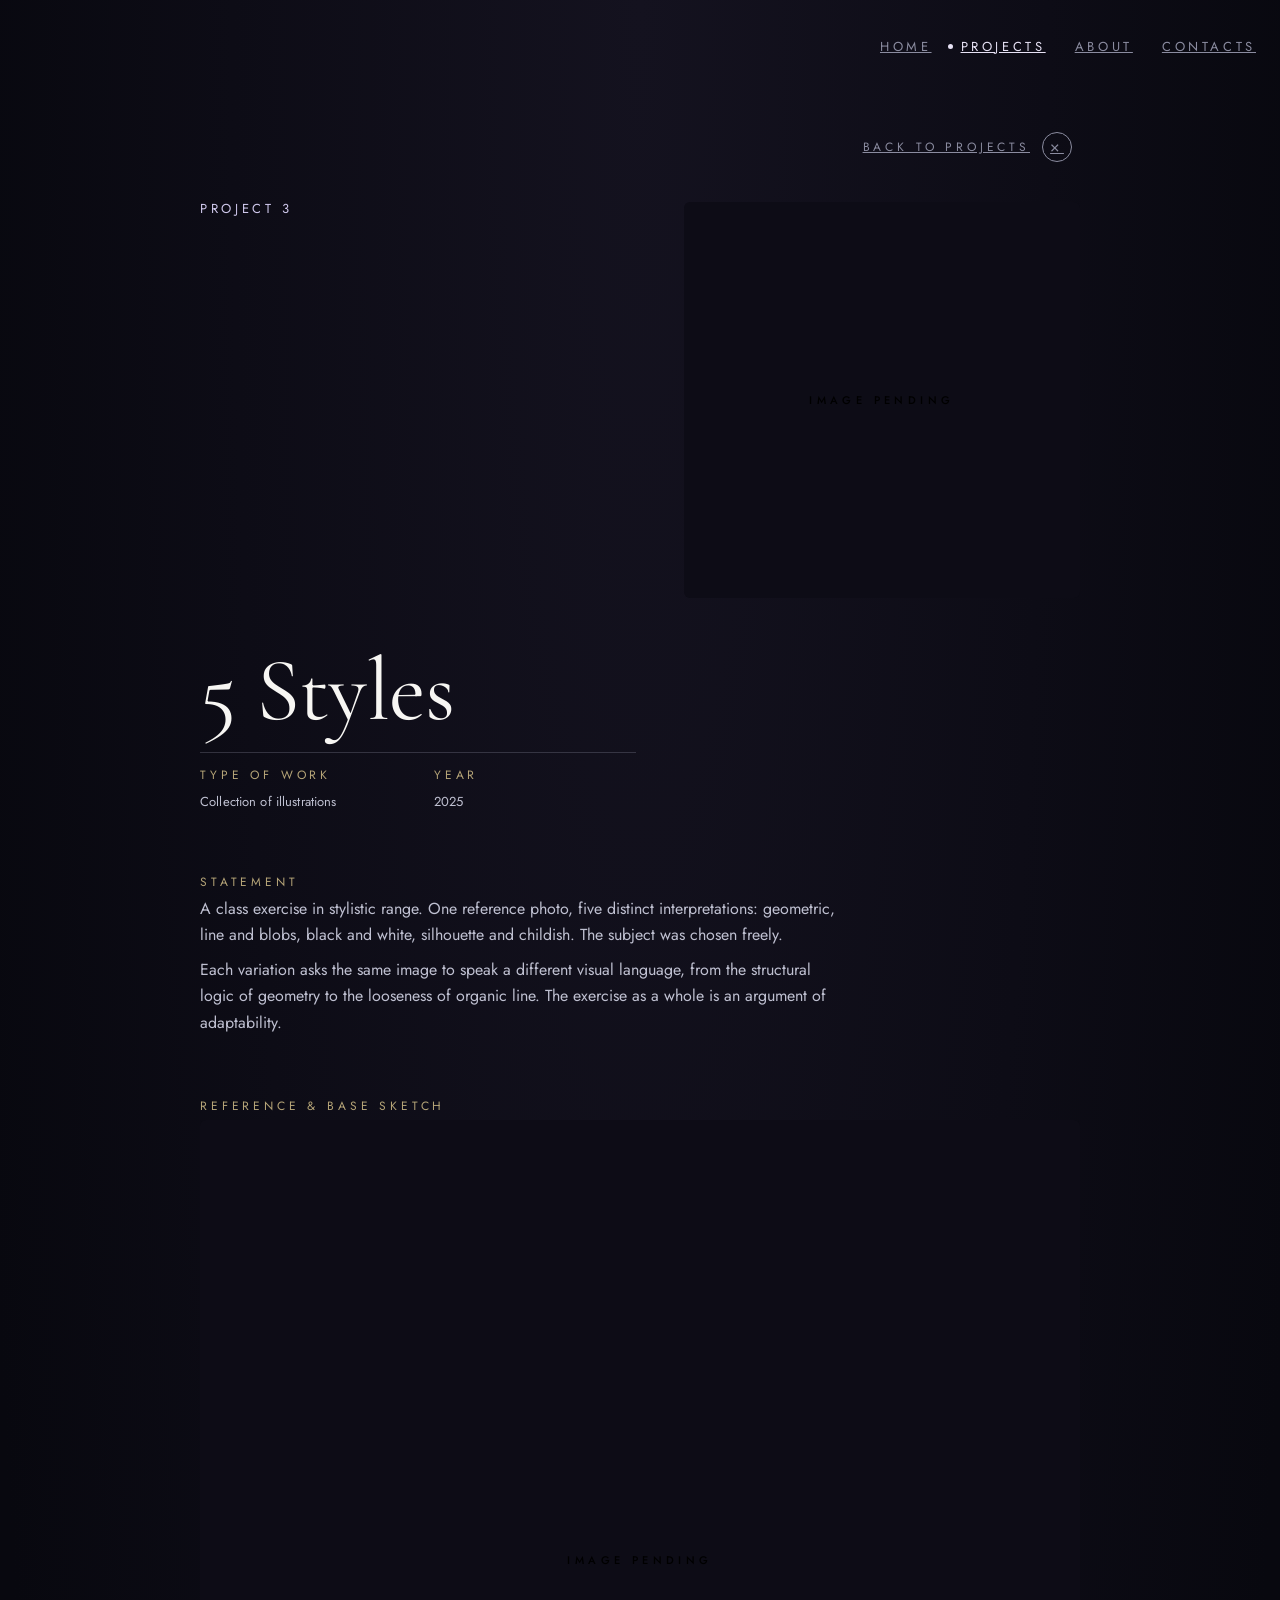
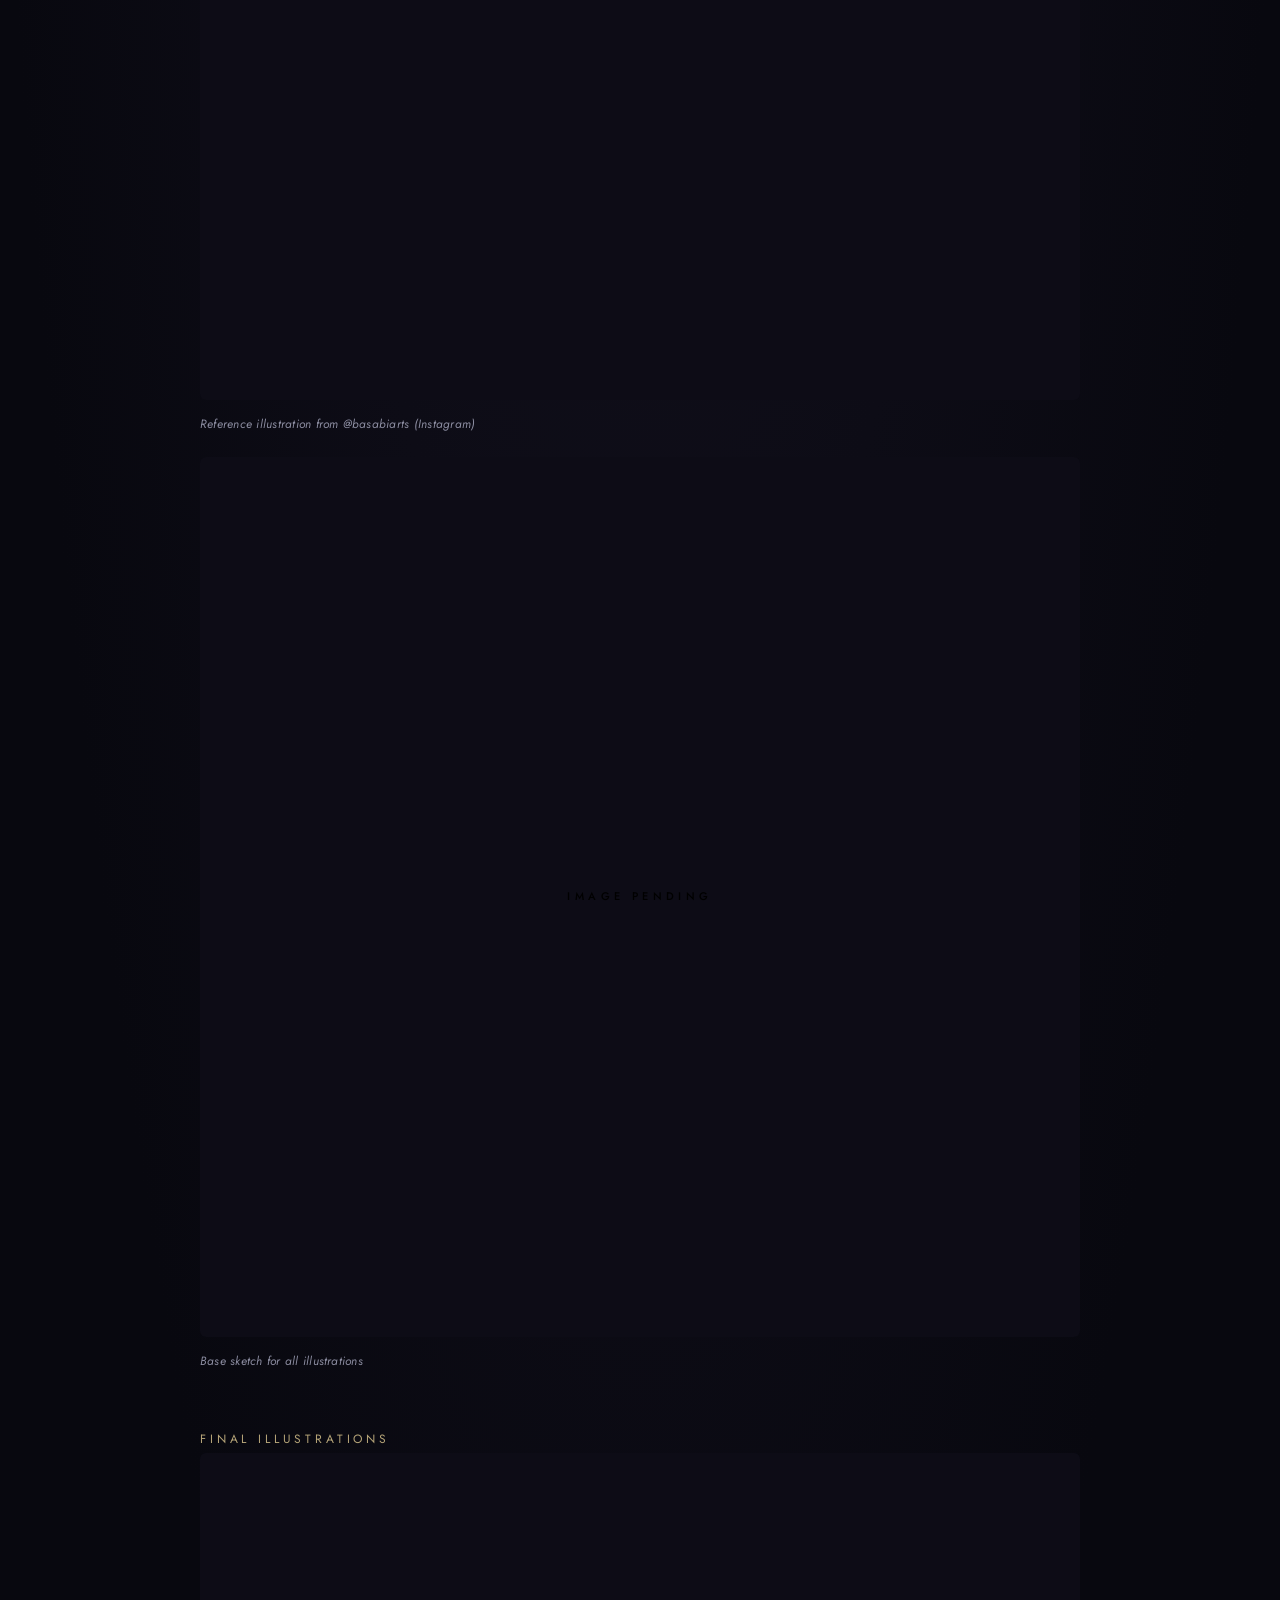
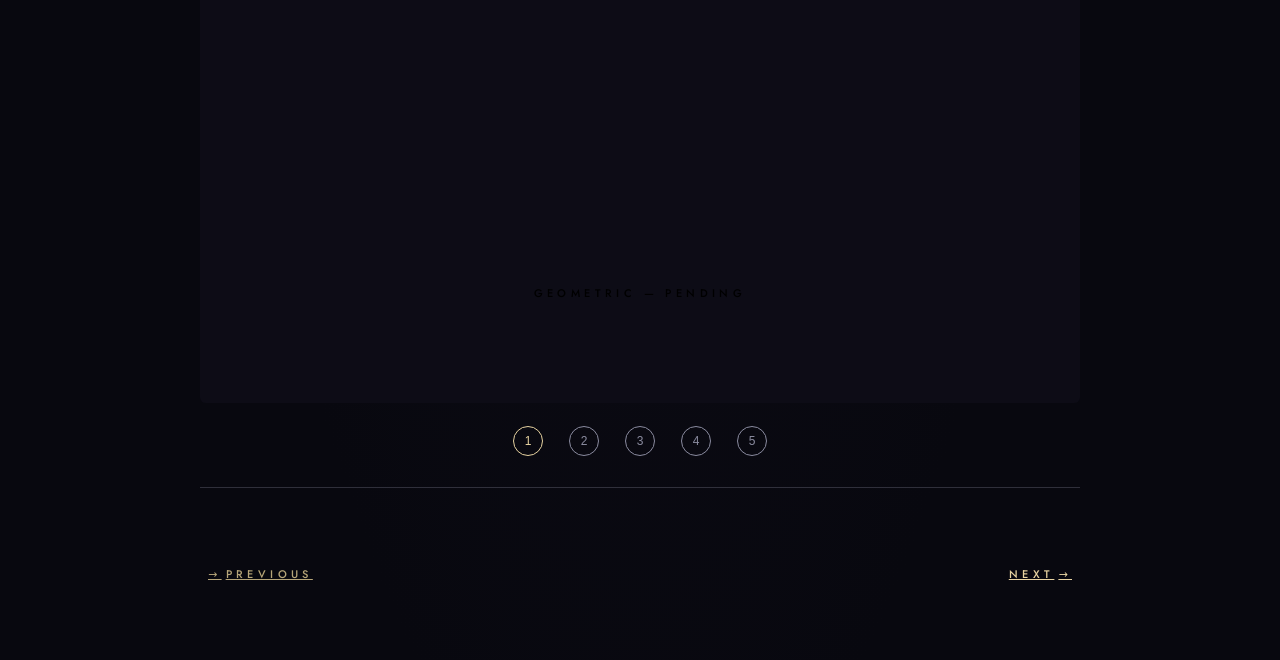
==== art-5-styles.html @ a4187618 "Initial commit: Marta's portfolio site - Mobile-first scroll-driven home page (hero peel-away, cosmo" ====
<!DOCTYPE html>
<html lang="en">
    <head>
        <meta charset="UTF-8">
        <meta name="viewport" content="width=device-width, initial-scale=1.0">
        <title>5 Styles — Marta's Portfolio</title>
        <link href="https://fonts.googleapis.com/css2?family=Cormorant+Garamond:ital,wght@0,300;0,400;1,300;1,400&family=Jost:wght@300;400;500&display=swap" rel="stylesheet">
        <link rel="stylesheet" href="./css/design-tokens.css">
        <link rel="stylesheet" href="./css/style.css">
        <link rel="stylesheet" href="./css/project-detail.css">
    </head>

    <body class="art-page project-page">
        <header class="site-header position-fixed w-100 dark" id="siteHeader">
            <nav class="nav-bar" aria-label="Main navigation">
                <button class="nav-toggle" id="navToggle" type="button" aria-expanded="false" aria-controls="navList" aria-label="Open menu">
                    <span class="nav-toggle-bar"></span>
                    <span class="nav-toggle-bar"></span>
                </button>
                <ul class="nav-list" id="navList">
                    <li><a class="nav-link label-lg" data-section="home" href="./index.html#home"><span class="nav-bullet" aria-hidden="true"></span>HOME</a></li>
                    <li><a class="nav-link label-lg active" data-section="projects" href="./index.html#cosmos" aria-current="page"><span class="nav-bullet" aria-hidden="true"></span>PROJECTS</a></li>
                    <li><a class="nav-link label-lg" data-section="about" href="./index.html#about"><span class="nav-bullet" aria-hidden="true"></span>ABOUT</a></li>
                    <li><a class="nav-link label-lg" data-section="contacts" href="./index.html#contacts"><span class="nav-bullet" aria-hidden="true"></span>CONTACTS</a></li>
                </ul>
            </nav>
        </header>
        <button class="nav-scrim" id="navScrim" type="button" aria-label="Close menu" tabindex="-1"></button>

        <main class="project-main">
            <div class="project-content">

                <a href="./art-projects.html" class="project-back label-md">
                    <span>BACK TO PROJECTS</span>
                    <span class="project-back-icon" aria-hidden="true">&times;</span>
                </a>

                <div class="project-body">

                    <div class="project-hero reveal">
                        <p class="label-lg project-number">PROJECT 3</p>

                        <div class="project-hero-image" role="img" aria-label="5 Styles illustration — image pending export from Figma">
                            <span class="label-sm">IMAGE PENDING</span>
                        </div>

                        <div class="project-title-block">
                            <h1 class="project-title">5 Styles</h1>
                            <div class="project-divider"></div>
                            <div class="project-metadata">
                                <div>
                                    <span class="label-md project-meta-key">TYPE OF WORK</span>
                                    <span class="text-sm project-meta-value">Collection of illustrations</span>
                                </div>
                                <div>
                                    <span class="label-md project-meta-key">YEAR</span>
                                    <span class="text-sm project-meta-value">2025</span>
                                </div>
                            </div>
                        </div>
                    </div>

                    <div class="project-section reveal">
                        <p class="label-md project-section-label">STATEMENT</p>
                        <p class="text-md project-section-body">A class exercise in stylistic range. One reference photo, five distinct interpretations: geometric, line and blobs, black and white, silhouette and childish. The subject was chosen freely.</p>
                        <p class="text-md project-section-body">Each variation asks the same image to speak a different visual language, from the structural logic of geometry to the looseness of organic line. The exercise as a whole is an argument of adaptability.</p>
                    </div>

                    <div class="project-section reveal">
                        <p class="label-md project-section-label">REFERENCE &amp; BASE SKETCH</p>
                        <div class="project-figure">
                            <div class="project-hero-image" role="img" aria-label="Reference illustration from @basabiarts on Instagram — image pending">
                                <span class="label-sm">IMAGE PENDING</span>
                            </div>
                            <p class="caption project-figure-cap">Reference illustration from @basabiarts (Instagram)</p>
                        </div>
                        <div class="project-figure project-figure--spaced">
                            <div class="project-hero-image" role="img" aria-label="Base sketch for all illustrations — image pending">
                                <span class="label-sm">IMAGE PENDING</span>
                            </div>
                            <p class="caption project-figure-cap">Base sketch for all illustrations</p>
                        </div>
                    </div>

                    <div class="project-section reveal">
                        <p class="label-md project-section-label">FINAL ILLUSTRATIONS</p>
                        <div class="project-carousel" data-carousel>
                            <div class="project-carousel-track">
                                <div class="project-carousel-slide is-active">
                                    <div class="project-hero-image" role="img" aria-label="Geometric style — pending image"><span class="label-sm">GEOMETRIC — PENDING</span></div>
                                </div>
                                <div class="project-carousel-slide">
                                    <div class="project-hero-image" role="img" aria-label="Line and blobs style — pending image"><span class="label-sm">LINE &amp; BLOBS — PENDING</span></div>
                                </div>
                                <div class="project-carousel-slide">
                                    <div class="project-hero-image" role="img" aria-label="Black and white style — pending image"><span class="label-sm">BLACK &amp; WHITE — PENDING</span></div>
                                </div>
                                <div class="project-carousel-slide">
                                    <div class="project-hero-image" role="img" aria-label="Silhouette style — pending image"><span class="label-sm">SILHOUETTE — PENDING</span></div>
                                </div>
                                <div class="project-carousel-slide">
                                    <div class="project-hero-image" role="img" aria-label="Childish style — pending image"><span class="label-sm">CHILDISH — PENDING</span></div>
                                </div>
                            </div>
                            <div class="project-carousel-dots" role="tablist" aria-label="Style variant">
                                <button class="project-carousel-dot is-active" type="button" aria-current="true"><span>1</span></button>
                                <button class="project-carousel-dot" type="button" aria-current="false"><span>2</span></button>
                                <button class="project-carousel-dot" type="button" aria-current="false"><span>3</span></button>
                                <button class="project-carousel-dot" type="button" aria-current="false"><span>4</span></button>
                                <button class="project-carousel-dot" type="button" aria-current="false"><span>5</span></button>
                            </div>
                        </div>
                        <div class="project-divider project-figure--spaced"></div>
                    </div>

                    <nav class="project-pagination reveal" aria-label="Project navigation">
                        <a href="./art-bougainvilleas.html" class="project-pagination-link label-sm">
                            <span class="project-pagination-arrow" aria-hidden="true">&rarr;</span> PREVIOUS
                        </a>
                        <a href="./web-prisma-pt.html" class="project-pagination-link project-pagination-link--next label-sm">
                            NEXT <span class="project-pagination-arrow" aria-hidden="true">&rarr;</span>
                        </a>
                    </nav>

                </div>
            </div>
        </main>

        <script src="./js/nav-offset.js"></script>
        <script src="./js/project-detail.js"></script>
    </body>
</html>
---- css/design-tokens.css ----
/* =============================================================================
   DESIGN SYSTEM — MARTA'S PORTFOLIO
   Single source of truth for every design decision in the project.
   Reference: Figma "Projeto final — Current", UI Kit pages:
     Colors:     node 345-785
     Typography: node 345-789
     Components: node 345-786

   Rule: nothing in style.css (or any page) should hardcode a color, a
   spacing value, a font-size, a z-index, or a breakpoint. If it's not in
   here, add it here first, then reference it. This is what keeps a value
   like "the hero overlay's travel distance" from silently drifting out of
   sync with "the scroll driver's height" — the kind of mismatch that caused
   the scroll animation bug in an earlier pass.

   Every color/type value below was read directly off the Figma color-card
   and typography-table components, not eyeballed from a screenshot.
============================================================================= */

:root {

    /* ---------------------------------------------------------------------
       COLOR — Paper & Ink (the home screen)
       --------------------------------------------------------------------- */
    --color-paper-white:          #F7F6F3;  /* --white  — home background, planet & section titles on dark */
    --color-paper-soft:           #EFEEE9;  /* --white2 — home background, planet & section titles on dark */
    --color-ink:                  #1A1A22;  /* --ink — home lettering */
    --color-ink-soft:             #5B5B66;  /* --ink-soft — sub-copy & scroll hint on paper */

    /* COLOR — Cosmos (deep space backgrounds) */
    --color-cosmos:               #08080F;  /* --cosmos — primary space background everywhere */
    --color-cosmos-2:             #0D0C16;  /* --cosmos2 — card fills */
    --color-cosmos-3:             #14121F;  /* --cosmos-3 — nebula tint */
    --color-about-night:          #0A0814;  /* bio section base, behind the galaxy */

    /* COLOR — Purple (accents) */
    --color-purple:               #60519B;  /* italic accent type */
    --color-purple-glow:          #8576C4;  /* glows, highlights */
    --color-purple-ink:           #4A3F6B;  /* guide narration tinted over paper */
    --color-deep-violet:          #2A2147;  /* galaxy sky base & bio radial bloom */

    /* COLOR — Lavender (body text on dark) */
    --color-lavender:             #BFC0D1;  /* primary body copy on cosmos */
    --color-lavender-dim:         #8B8CA0;  /* muted meta, captions, secondary copy */
    --color-lavender-light:       #E7E2F5;  /* lede paragraph over the galaxy / active nav on dark */
    --color-lavender-cue:         #CFC8EC;  /* scroll-cue label on purple sky */

    /* COLOR — Celestial Gold (stars, dividers, art world) */
    --color-gold:                 #E7D3A1;  /* stars, constellations, dividers, CTAs */
    --color-gold-bright:          #F4E7C4;  /* hover state, guide caption, selection text */
    --color-gold-dim:             #B6A578;  /* numerals, meta keys */

    /* COLOR — semantic aliases (so component CSS reads by role, not by palette name) */
    --color-surface-light:        var(--color-paper-soft);
    --color-surface-light-2:      var(--color-paper-white);
    --color-surface-dark:         var(--color-cosmos);
    --color-surface-dark-2:       var(--color-cosmos-2);
    --color-surface-dark-3:       var(--color-cosmos-3);
    --color-surface-about:        var(--color-about-night);

    --color-text-on-light:        var(--color-ink);
    --color-text-on-light-muted:  var(--color-ink-soft);

    --color-text-on-dark:         var(--color-lavender);
    --color-text-on-dark-light:   var(--color-lavender-light);
    --color-text-on-dark-muted:   var(--color-lavender-dim);
    --color-text-on-dark-faint:   var(--color-lavender-cue);

    --color-accent-gold:          var(--color-gold);
    --color-accent-gold-hover:    var(--color-gold-bright);
    --color-accent-gold-dim:      var(--color-gold-dim);
    --color-accent-purple:        var(--color-purple);
    --color-accent-purple-glow:   var(--color-purple-glow);

    --color-disabled:             var(--color-text-on-light-muted);
    --color-focus-ring:           var(--color-accent-gold);


    /* ---------------------------------------------------------------------
       TYPOGRAPHY
       Sizes below are [mobile / desktop] from the Figma type table — both
       ends of each heading's clamp() are real values from the kit, not
       estimated. Letter-spacing is "em × 100" per the kit's own notation.
       --------------------------------------------------------------------- */
    --font-serif: "Cormorant Garamond", Georgia, serif;   /* headings, logo, pull-quotes, planet & project names */
    --font-sans:  "Jost", system-ui, sans-serif;          /* body text, all uppercase labels, every interactive element */

    /* Headings (Cormorant Garamond) */
    --text-h1: clamp(3.5rem, 7vw, 6rem);        /* 56px → 96px — page hero only, one per page */
    --text-h2: clamp(2.75rem, 6vw, 4.5rem);     /* 44px → 72px — major scene titles (About, "Choose a world") */
    --text-h3: clamp(2rem, 4.5vw, 3rem);        /* 32px → 48px — pull-quotes, sub-scene heading, italic by default */
    --text-h4: clamp(1.625rem, 2.2vw, 2rem);    /* 26px → 32px — planet names, bio sub-headings */
    --text-h5: clamp(1.375rem, 1.6vw, 1.5rem);  /* 22px → 24px — card titles, discipline rows, prev/next nav, footer */
    --text-h6: 1.125rem;                         /* 18px, static — nav brand wordmark, in-card micro-headings */

    /* Body text (Jost) */
    --text-lg: clamp(1.125rem, 1.4vw, 1.25rem); /* 18px → 20px — intro lede, world description */
    --text-md: 1rem;                             /* 16px — default body: bio, case-study story, world description */
    --text-rg: 0.875rem;                         /* 14px — card blurbs, secondary descriptions, in-card meta */
    --text-sm: 0.8125rem;                        /* 13px — helper text, scroll hints, form descriptions */
    --text-caption: 0.75rem;                     /* 12px — image credits, micro-copy. Never go smaller. */

    /* Labels (Jost, uppercase, wide tracking — nav, eyebrows, tags, meta keys, every interactive element) */
    --label-lg-size: 0.8125rem;   /* 13px — nav links, eyebrows above H2 */
    --label-md-size: 0.75rem;     /* 12px — tag pills, meta keys (Year/Medium) */
    --label-sm-size: 0.6875rem;   /* 11px — micro labels, planet "Enter", card index */
    --label-lg-tracking: 0.28em;  /* 28% */
    --label-md-tracking: 0.32em;  /* 32% */
    --label-sm-tracking: 0.40em;  /* 40% */


    /* ---------------------------------------------------------------------
       SPACING — 4px base scale
       --------------------------------------------------------------------- */
    --space-1: 0.25rem;  /* 4px */
    --space-2: 0.5rem;   /* 8px */
    --space-3: 0.75rem;  /* 12px */
    --space-4: 1rem;     /* 16px */
    --space-5: 1.5rem;   /* 24px */
    --space-6: 2rem;     /* 32px */
    --space-7: 3rem;     /* 48px */
    --space-8: 4rem;     /* 64px */


    /* ---------------------------------------------------------------------
       RADIUS / BORDER
       --------------------------------------------------------------------- */
    --radius-sm: 6px;     /* project preview images */
    --radius-pill: 40px;  /* tag chips */
    --radius-circle: 50%; /* back button, dot indicators */

    --border-hairline: 0.5px solid var(--color-text-on-dark-muted);
    --border-focus: 1px solid var(--color-accent-gold);


    /* ---------------------------------------------------------------------
       Z-INDEX SCALE
       Named layers instead of raw numbers, so two unrelated rules never
       fight for the same number by accident (the planets/header collision
       from an earlier pass happened because both used a bare "100").
       --------------------------------------------------------------------- */
    --z-base: 0;
    --z-content: 1;
    --z-decorative: 5;
    --z-planet: 10;
    --z-hero-overlay: 50;
    --z-nav: 100;
    --z-nav-overlay: 110; /* mobile nav panel + scrim, must clear --z-nav */


    /* ---------------------------------------------------------------------
       MOTION
       --------------------------------------------------------------------- */
    --ease-standard: cubic-bezier(0.4, 0, 0.2, 1);
    --duration-fast: 0.3s;
    --duration-standard: 0.4s;


    /* ---------------------------------------------------------------------
       LAYOUT
       --------------------------------------------------------------------- */
    --content-max-width: 343px; /* mobile-first content column, per Figma */
    --nav-h: 60px; /* JS overwrites this with the navbar's real measured height */
    --nav-collapse-bp: 640px; /* below this, the nav becomes a hamburger-triggered panel */


    /* ---------------------------------------------------------------------
       BREAKPOINTS (for reference in comments — CSS can't @media a variable,
       these document the values the media queries below actually use)
       --------------------------------------------------------------------- */
    --bp-mobile-max: 639.98px;  /* matches the Figma type table's "Mobile" column (≤640px) */
    --bp-desktop-min: 1024px;   /* matches the Figma type table's "Desktop" column (≥1024px) */
}
---- css/style.css ----
/* =============================================================================
   COMPONENT STYLES — MARTA'S PORTFOLIO
   Consumes tokens from design-tokens.css. No raw color/spacing/z-index
   values should appear below — if a new one is needed, add it to
   design-tokens.css first.
============================================================================= */

/* ===== RESET ===== */
*,
*::before,
*::after {
    margin: 0;
    padding: 0;
    box-sizing: border-box;
}

html, body {
    overflow-x: hidden;
}

body {
    font-family: var(--font-sans);
    background-image: radial-gradient(
        ellipse at 50% 80%,
        var(--color-surface-dark-3) 0%,
        var(--color-surface-dark-2) 45%,
        var(--color-surface-dark) 75%
    );
}

a {
    color: inherit;
}


/* =============================================================================
   UTILITIES
   A minimal, hand-picked set replacing the handful of Bootstrap utility
   classes the markup used to lean on. Bootstrap's JS/CSS is no longer
   loaded — the side nav and planet links are plain custom components, so
   pulling in the whole framework for ~10 utility classes wasn't worth the
   payload.
============================================================================= */
.d-flex       { display: flex; }
.d-block      { display: block; }
.flex-column  { flex-direction: column; }
.align-items-center { align-items: center; }
.align-items-start  { align-items: flex-start; }
.align-items-end    { align-items: flex-end; }
.justify-content-center{ justify-content: center; }
.text-center  { text-align: center; }
.text-decoration-none { text-decoration: none; }
.w-100        { width: 100%; }
.mx-auto      { margin-left: auto; margin-right: auto; }
.px-3         { padding-left: var(--space-4); padding-right: var(--space-4); }
.gap-2        { gap: var(--space-2); }
.gap-4        { gap: var(--space-5); }

.position-fixed   { position: fixed; }
.position-absolute{ position: absolute; }
.position-relative{ position: relative; }


/* =============================================================================
   TYPOGRAPHY
============================================================================= */
h1 {
    font-family: var(--font-serif);
    font-weight: 400;
    font-size: var(--text-h1);
    line-height: 1;
    letter-spacing: -0.01em;
}

h2 {
    font-family: var(--font-serif);
    font-weight: 300;
    font-size: var(--text-h2);
    line-height: 1.05;
    letter-spacing: -0.005em;
}

h3 {
    font-family: var(--font-serif);
    font-weight: 300;
    font-size: var(--text-h3);
    line-height: 1.15;
}

h4 {
    font-family: var(--font-serif);
    font-weight: 400;
    font-size: var(--text-h4);
    line-height: 1.2;
}

h5 {
    font-family: var(--font-serif);
    font-weight: 400;
    font-size: var(--text-h5);
    line-height: 1.25;
}

h6 {
    font-family: var(--font-serif);
    font-weight: 500;
    font-size: var(--text-h6);
    line-height: 1.4;
    letter-spacing: 0.08em;
}

/* Body text (Jost) */
.text-lg {
    font-family: var(--font-sans);
    font-weight: 300;
    font-size: var(--text-lg);
    line-height: 1.7;
}

p, .text-md {
    font-family: var(--font-sans);
    font-weight: 400;
    font-size: var(--text-md);
    line-height: 1.65;
}

.text-rg {
    font-family: var(--font-sans);
    font-weight: 400;
    font-size: var(--text-rg);
    line-height: 1.6;
}

.text-sm {
    font-family: var(--font-sans);
    font-weight: 400;
    font-size: var(--text-sm);
    line-height: 1.5;
    letter-spacing: 0.01em;
}

.caption {
    font-family: var(--font-sans);
    font-weight: 400;
    font-size: var(--text-caption);
    line-height: 1.4;
    letter-spacing: 0.02em;
}

/* Labels (Jost, uppercase, wide tracking) */
.label-lg {
    font-family: var(--font-sans);
    font-weight: 400;
    font-size: var(--label-lg-size);
    line-height: 1;
    letter-spacing: var(--label-lg-tracking);
    text-transform: uppercase;
}

.label-md {
    font-family: var(--font-sans);
    font-weight: 400;
    font-size: var(--label-md-size);
    line-height: 1;
    letter-spacing: var(--label-md-tracking);
    text-transform: uppercase;
}

.label-sm {
    font-family: var(--font-sans);
    font-weight: 500;
    font-size: var(--label-sm-size);
    line-height: 1;
    letter-spacing: var(--label-sm-tracking);
    text-transform: uppercase;
}


/* =============================================================================
   NAVIGATION
   Fixed header, shared by every page. ".dark" is a discrete state class
   toggled once per scroll direction by script.js — it is NOT something
   that should ever be applied mid-transition (see scroll engine note below).
============================================================================= */
/* =============================================================================
   MAIN NAVIGATION
   ---------------------------------------------------------------------------
   Desktop (≥ --nav-collapse-bp): a plain horizontal list, top-right — this
   matches the Figma "Menu" component's Desktop variant exactly (gap, order,
   no chrome around it).

   Mobile (< --nav-collapse-bp): the same list collapses behind a hamburger
   button into a slide-in panel with a backdrop scrim. The Figma file's own
   "mobile" frames just show this list permanently open and vertical, which
   eats real space on an actual phone — the collapse here is a deliberate
   usability improvement layered on top of the design, not something taken
   from the Figma file.

   ".dark" is a discrete state class toggled once per scroll direction by
   script.js — it is NOT something that should ever be applied
   mid-transition (see SCROLL ENGINE below for why that matters).
============================================================================= */
.site-header {
    top: 0;
    left: 0;
    z-index: var(--z-nav);
    padding: var(--space-5);
}

.nav-bar {
    display: flex;
    align-items: center;
    justify-content: flex-end;
}

.nav-list {
    display: flex;
    align-items: center;
    gap: var(--space-5);
    list-style: none;
}

.nav-link {
    display: flex;
    align-items: center;
    gap: var(--space-2);
    min-height: 44px;
    color: var(--color-text-on-light-muted);
    transition: color var(--duration-standard) var(--ease-standard);
}

.nav-bullet {
    width: 5px;
    height: 5px;
    border-radius: var(--radius-circle);
    background: currentColor;
    opacity: 0;
    transition: opacity var(--duration-standard) var(--ease-standard);
}

.nav-link.active {
    color: var(--color-text-on-light);
}

.nav-link.active .nav-bullet {
    opacity: 1;
}

/* Dark (cosmos) state */
header.dark .nav-link {
    color: var(--color-text-on-dark-muted);
}

header.dark .nav-link.active {
    color: var(--color-text-on-dark-light);
}

/* Hamburger toggle — hidden above --nav-collapse-bp, see responsive section. */
.nav-toggle {
    display: none;
    width: 44px;
    height: 44px;
    align-items: center;
    justify-content: center;
    gap: 5px;
    flex-direction: column;
    background: transparent;
    border: none;
    cursor: pointer;
    z-index: var(--z-nav-overlay);
}

.nav-toggle-bar {
    display: block;
    width: 22px;
    height: 1px;
    background: var(--color-text-on-light);
    transition: background-color var(--duration-standard) var(--ease-standard),
                transform var(--duration-standard) var(--ease-standard);
}

header.dark .nav-toggle-bar {
    background: var(--color-text-on-dark);
}

/* Open state: bars become an X. Pure CSS, driven by aria-expanded so the
   visual state can never drift from the state screen readers announce. */
.nav-toggle[aria-expanded="true"] .nav-toggle-bar:first-child {
    transform: translateY(3px) rotate(45deg);
}

.nav-toggle[aria-expanded="true"] .nav-toggle-bar:last-child {
    transform: translateY(-3px) rotate(-45deg);
}

.nav-toggle:focus-visible {
    outline: var(--border-focus);
    outline-offset: 2px;
}

/* Backdrop scrim behind the mobile panel — hidden entirely above the
   collapse breakpoint, and hidden (not just transparent) until opened so
   it can't catch stray clicks/taps. */
.nav-scrim {
    display: none;
}


/* =============================================================================
   SCROLL ENGINE (home page only)
   ---------------------------------------------------------------------------
   ARCHITECTURE NOTE — read this before touching any height value here.

   Three pieces have to agree on exactly one distance, or the peel
   animation desyncs from the scrollbar (the bug from earlier passes):

     1. .scroll-driver's height  -> how much scrollable space exists
     2. .hero-overlay's height   -> how tall the sliding panel actually is
     3. the GSAP tween's travel  -> how far that panel gets translated

   Previously, (1) was a hardcoded "200vh" in CSS, (2) was a hardcoded
   "calc(100vh + 30vw)" in CSS, and (3) was computed in JS from (2) alone.
   Those two CSS values had no relationship to each other — on any viewport
   where 30vw didn't equal 100vh (i.e. almost all of them), the panel
   finished sliding before or after the scrollable space ran out, and the
   cosmos section underneath would flash, jump, or show through early.

   Fix: (2) is still set in CSS (it's a real visual height — the panel
   needs *some* height to render). But (1) and (3) are now BOTH derived in
   JS from that same single measurement of (2), every time, including after
   resize and after webfonts finish loading. There is now exactly one
   source of truth for the travel distance.
   See js/script.js -> calcScrollGeometry().
============================================================================= */
.scroll-driver {
    /* Height is set inline by JS (calcScrollGeometry) to match the hero
       overlay's real measured height. This value is a fallback only, for
       the brief instant before JS runs, or if JS fails to load. */
    height: 100vh;
    z-index: var(--z-content);
}

.hero-overlay {
    top: 0;
    left: 0;
    width: 100%;
    height: calc(100vh + 30vw);
    z-index: var(--z-hero-overlay);
    will-change: transform;
}

.hero-solid {
    top: 0;
    left: 0;
    width: 100%;
    height: 100vh;
    background: var(--color-surface-light);
    z-index: var(--z-base);
}

.hero-content {
    top: 0;
    bottom: 0;
    width: 100%;
    height: 100vh;
    z-index: var(--z-content);
}

.drip-edge {
    top: calc(100vh - 2px);
    left: 0;
    width: 100%;
    height: 30vw;
    min-height: 120px;
    max-height: 280px;
    z-index: var(--z-base);
}

.hero-title {
    color: var(--color-text-on-light);
}

.hero-title em {
    font-style: italic;
    color: var(--color-accent-purple);
}

.hero-tagline {
    color: var(--color-text-on-light-muted);
    max-width: 22ch;
}

.hero-star {
    width: 40px;
    height: 40px;
    top: 18%;
    left: 50%;
    transform: translateX(calc(-50% - 90px));
    z-index: var(--z-content);
}

.hero-star svg {
    width: 100%;
    height: 100%;
}

.banner {
    width: 100%;
    max-width: 338px;
}

.banner-line {
    flex: 1;
    height: 0.5px;
    background-color: var(--color-accent-gold-dim);
}

.banner-diamond {
    flex-shrink: 0;
    width: 20px;
    height: 20px;
}

.scroll-indicator {
    bottom: calc(30vw + var(--space-7));
    color: var(--color-text-on-light);
    z-index: var(--z-content);
}

.scroll-line {
    width: 1px;
    height: 30px;
    background: var(--color-text-on-light);
    animation: scrollBounce 2s ease-in-out infinite;
}

@keyframes scrollBounce {
    0%, 100% { transform: scaleY(1); opacity: 1; }
    50%      { transform: scaleY(0.4); opacity: 0.4; }
}

@media (prefers-reduced-motion: reduce) {
    .scroll-line {
        animation: none;
    }
}


/* =============================================================================
   COSMOS SECTION
============================================================================= */
.cosmos-section {
    width: 100%;
    height: 100vh;
    overflow: hidden;
}

.stars-layer {
    top: 0;
    left: 0;
    width: 100%;
    height: 100%;
    z-index: var(--z-base);
    pointer-events: none;
}

.star-particle {
    /* --duration, --delay and --max-opacity are NOT design tokens — they're
       per-instance values set inline by createStars() in script.js so every
       star twinkles at a slightly different rate. Intentionally absent
       from design-tokens.css. */
    position: absolute;
    width: 2px;
    height: 2px;
    background: var(--color-surface-light-2);
    border-radius: var(--radius-circle);
    opacity: 0;
    animation: twinkle var(--duration) ease-in-out var(--delay) infinite;
}

@keyframes twinkle {
    0%, 100% { opacity: 0.1; }
    50%      { opacity: var(--max-opacity); }
}

@media (prefers-reduced-motion: reduce) {
    .star-particle {
        animation: none;
        opacity: var(--max-opacity);
    }
}

.cosmos-content {
    width: 100%;
    max-width: 600px;
    margin: 0 auto;
    padding: calc(var(--nav-h) + var(--space-7)) var(--space-4) var(--space-7);
    z-index: var(--z-decorative);
}

.cosmos-title {
    color: var(--color-surface-light-2);
    will-change: transform, opacity;
    margin-bottom: var(--space-8);
}

.cosmos-title em {
    font-style: italic;
    color: var(--color-text-on-dark);
}


/* =============================================================================
   PLANETS
   ---------------------------------------------------------------------------
   Per Figma, the two planets sit on a diagonal (art planet upper-left, web
   design planet lower-right on mobile), not in a centered horizontal row.
   The spheres themselves are CSS radial-gradients tuned to match the
   Figma renders (no bitmap assets — see screenshots captured during the
   Figma review), so there's nothing to re-export if the palette shifts.
============================================================================= */
.planets-row {
    z-index: var(--z-decorative);
    display: grid;
    grid-template-columns: 1fr;
    row-gap: var(--space-8);
}

.planet-card {
    will-change: transform, opacity;
    gap: var(--space-4);
    padding: var(--space-2);
    border-radius: var(--radius-sm);
    transition: transform var(--duration-standard) var(--ease-standard);
}

.planet-card--art {
    justify-self: start;
}

.planet-card--wd {
    justify-self: end;
}

@media (hover: hover) {
    .planet-card:hover {
        transform: translateY(-4px);
    }
}

.planet-card:focus-visible {
    outline: var(--border-focus);
    outline-offset: 6px;
    border-radius: var(--radius-circle);
}

.planet-sphere {
    display: block;
    width: 171px;
    height: 171px;
    border-radius: var(--radius-circle);
    z-index: var(--z-planet); /* stays below --z-nav so the header never gets covered mid-scroll */
}

/* "Digital Drawing" — deep purple sphere, highlight upper-left */
.planet-sphere--art {
    background: radial-gradient(
        circle at 32% 30%,
        #b3a4e6 0%,
        #8f7cc9 18%,
        #5d4f9e 42%,
        #382f5e 68%,
        #241f42 100%
    );
}

/* "Web Design" — cool lavender-grey sphere, highlight upper-left */
.planet-sphere--wd {
    background: radial-gradient(
        circle at 32% 30%,
        #e2dfe8 0%,
        #c3c0cf 20%,
        #8d8b9c 46%,
        #545263 72%,
        #34323f 100%
    );
}

.planet-name {
    color: var(--color-surface-light-2);
    margin-top: var(--space-2);
}

.planet-sub {
    color: var(--color-surface-light-2);
    max-width: 14ch;
}

.planet-enter {
    min-height: 44px;
    color: var(--color-accent-gold);
    gap: var(--space-1);
    transition: color var(--duration-fast) ease;
}

@media (hover: hover) {
    .planet-card:hover .planet-enter {
        color: var(--color-accent-gold-hover);
    }
}

.planet-card.disabled {
    color: var(--color-disabled);
    opacity: 0.4;
    pointer-events: none;
}


/* =============================================================================
   ABOUT
   ---------------------------------------------------------------------------
   The Figma file only defines this section's title — no bio, photo, or
   body layout exists yet (its exploratory artwork is decorative side-profile
   illustration, not a finished section). Everything below is a real, styled
   dummy scaffold: swap the placeholder copy/portrait for the real thing
   without touching this CSS.
============================================================================= */
.about-section {
    width: 100%;
    min-height: 80vh;
    padding: var(--space-8) var(--space-4);
    background: var(--color-surface-about);
    display: flex;
    align-items: center;
    justify-content: center;
}

.about-inner {
    width: 100%;
    max-width: 900px;
}

.about-section .eyebrow {
    color: var(--color-text-on-dark-faint);
    margin-bottom: var(--space-3);
}

.about-title {
    color: var(--color-surface-light-2);
    margin-bottom: var(--space-7);
}

.about-title em {
    font-style: italic;
    color: var(--color-text-on-dark);
}

.about-body {
    display: flex;
    flex-direction: column;
    gap: var(--space-6);
}

.about-portrait {
    width: 100%;
    aspect-ratio: 4 / 5;
    max-width: 280px;
    margin: 0 auto;
    display: flex;
    align-items: center;
    justify-content: center;
    text-align: center;
    border-radius: var(--radius-sm);
    border: 1px dashed var(--color-text-on-dark-muted);
    background: var(--color-surface-dark-3);
    color: var(--color-text-on-dark-muted);
}

.about-bio {
    display: flex;
    flex-direction: column;
    gap: var(--space-5);
}

.about-bio-placeholder {
    color: var(--color-text-on-dark);
}

.about-facts {
    list-style: none;
    display: flex;
    flex-direction: column;
    gap: var(--space-3);
}

.about-fact {
    display: flex;
    flex-direction: column;
    gap: var(--space-1);
    padding-bottom: var(--space-3);
    border-bottom: var(--border-hairline);
    opacity: 0.7;
}

.about-fact-key {
    color: var(--color-text-on-dark-faint);
}

.about-fact-value {
    color: var(--color-text-on-dark-muted);
    font-style: italic;
}


/* =============================================================================
   CONTACTS
   ---------------------------------------------------------------------------
   No corresponding section exists in the Figma file at all. Styled with the
   same tokens as ABOUT/PROJECT LIST so it reads as part of the same system
   the moment real links replace the placeholders.
============================================================================= */
.contacts-section {
    width: 100%;
    min-height: 60vh;
    padding: var(--space-8) var(--space-4);
    background: var(--color-surface-dark);
    display: flex;
    align-items: center;
    justify-content: center;
}

.contacts-inner {
    width: 100%;
    max-width: 600px;
}

.contacts-section .eyebrow {
    color: var(--color-text-on-dark-faint);
    margin-bottom: var(--space-3);
}

.contacts-title {
    color: var(--color-surface-light-2);
    margin-bottom: var(--space-4);
}

.contacts-title em {
    font-style: italic;
    color: var(--color-text-on-dark);
}

.contacts-intro {
    color: var(--color-text-on-dark);
    margin-bottom: var(--space-7);
    max-width: 40ch;
}

.contacts-list {
    list-style: none;
    display: flex;
    flex-direction: column;
    gap: var(--space-4);
}

.contacts-link {
    display: flex;
    flex-wrap: wrap;
    align-items: baseline;
    gap: var(--space-3);
    min-height: 44px;
    color: var(--color-text-on-dark);
    transition: color var(--duration-fast) ease;
}

.contacts-link:hover,
.contacts-link:focus-visible {
    color: var(--color-accent-gold-hover);
}

.contacts-link:focus-visible {
    outline: var(--border-focus);
    outline-offset: 4px;
}

.contacts-link-key {
    color: var(--color-text-on-dark-faint);
    min-width: 7ch;
}


/* =============================================================================
   PROJECT LIST PAGES (art-projects.html / web-projects.html)
============================================================================= */
body.art-page {
    background-image: radial-gradient(
        ellipse at 50% 0%,
        var(--color-surface-dark-3) 0%,
        var(--color-surface-dark-2) 45%,
        var(--color-surface-dark) 75%
    );
}

.art-section {
    padding-top: calc(var(--nav-h) + var(--space-6));
    padding-bottom: var(--space-7);
    padding-left: var(--space-4);
    padding-right: var(--space-4);
    min-height: 100vh;
}

.art-section-inner {
    width: 100%;
    max-width: var(--content-max-width);
}

.back-link {
    gap: 9px;
    min-height: 44px;
    color: var(--color-text-on-dark-muted);
    margin-bottom: var(--space-6);
    transition: color var(--duration-fast) ease;
}

.back-link:hover,
.back-link:focus-visible {
    color: var(--color-text-on-dark);
}

.back-icon {
    width: 30px;
    height: 30px;
    border: 1px solid var(--color-text-on-dark-muted);
    border-radius: var(--radius-circle);
    color: var(--color-text-on-dark-muted);
    font-size: 1.1rem;
    line-height: 1;
    transition: border-color var(--duration-fast) ease, color var(--duration-fast) ease;
}

.back-link:hover .back-icon,
.back-link:focus-visible .back-icon {
    border-color: var(--color-text-on-dark);
    color: var(--color-text-on-dark);
}

.art-heading {
    gap: var(--space-4);
    margin-bottom: var(--space-7);
}

.eyebrow {
    color: var(--color-text-on-dark-faint);
}

.art-title {
    color: var(--color-surface-light-2);
}

.art-intro {
    color: var(--color-text-on-dark);
}

.art-divider {
    height: 1px;
    background-color: var(--color-text-on-dark-muted);
    opacity: 0.4;
    margin-top: var(--space-4);
}

.project-list {
    gap: var(--space-8);
}

.project-preview {
    gap: var(--space-4);
    color: inherit;
}

.project-description {
    gap: var(--space-2);
}

.art-top {
    gap: var(--space-2);
}

.project-image img {
    border-radius: var(--radius-sm);
    display: block;
}

.project-image--placeholder {
    aspect-ratio: 1 / 1;
    display: flex;
    align-items: center;
    justify-content: center;
    border-radius: var(--radius-sm);
    border: 1px dashed var(--color-text-on-dark-muted);
    background: var(--color-surface-dark-3);
    color: var(--color-text-on-dark-muted);
}

.project-number {
    color: var(--color-text-on-dark-faint);
}

.project-title {
    color: var(--color-surface-light-2);
}

.project-desc {
    color: var(--color-text-on-dark-muted);
}

.project-tags {
    gap: 10px;
    flex-wrap: wrap;
}

.tag {
    border: var(--border-hairline);
    border-radius: var(--radius-pill);
    padding: 0.4rem 0.75rem;
    color: var(--color-text-on-dark-muted);
}

.view-project {
    gap: 4px;
    min-height: 44px;
    color: var(--color-accent-gold);
    transition: color var(--duration-fast) ease;
}

.project-preview:hover .view-project,
.project-preview:focus-visible .view-project {
    color: var(--color-accent-gold-hover);
}

.project-preview:focus-visible {
    outline: var(--border-focus);
    outline-offset: 4px;
    border-radius: var(--radius-sm);
}


/* =============================================================================
   RESPONSIVE
   ---------------------------------------------------------------------------
   Mobile-first base styles above already match the 375px Figma frames.
   These queries scale UP from there — tablet/desktop get more breathing
   room and a horizontal planet layout; nothing here is a mobile patch.
============================================================================= */

/* Mobile nav (base / mobile-first): collapsed behind a hamburger.
   See the "MAIN NAVIGATION" comment above for why this collapse exists
   even though the Figma file itself never shows the menu closed. */
.nav-toggle {
    display: flex;
}

.nav-list {
    position: fixed;
    top: 0;
    right: 0;
    height: 100vh;
    width: min(78vw, 300px);
    padding: calc(var(--space-7) + 44px) var(--space-5) var(--space-5);
    background: var(--color-surface-dark);
    flex-direction: column;
    align-items: flex-start;
    gap: var(--space-4);
    transform: translateX(100%);
    transition: transform var(--duration-standard) var(--ease-standard);
    overflow-y: auto;
    z-index: var(--z-nav-overlay);
}

.nav-list .nav-link {
    width: 100%;
    color: var(--color-text-on-dark-muted);
}

.nav-list .nav-link.active {
    color: var(--color-text-on-dark-light);
}

body.nav-open .nav-list {
    transform: translateX(0);
}

/* Scrim: full-viewport backdrop behind the open panel. A <button> (not a
   plain div) so it's keyboard/AT reachable and dismissible like any other
   overlay control, without needing a separate click handler vs keypress handler. */
body.nav-open .nav-scrim {
    display: block;
    position: fixed;
    inset: 0;
    background: rgba(8, 8, 15, 0.6);
    border: none;
    cursor: default;
    z-index: calc(var(--z-nav-overlay) - 1);
}

body.nav-open {
    overflow: hidden;
}

@media (prefers-reduced-motion: reduce) {
    .nav-list {
        transition: none;
    }
}

/* Desktop nav: list becomes the plain horizontal row from the Figma
   "Menu, Property 1=Desktop" component; hamburger/panel/scrim all retire. */
@media (min-width: 640px) {
    .nav-toggle {
        display: none;
    }

    .nav-scrim {
        display: none !important;
    }

    .nav-list {
        position: static;
        height: auto;
        width: auto;
        padding: 0;
        background: transparent;
        flex-direction: row;
        align-items: center;
        transform: none;
        overflow: visible;
    }

    .nav-list .nav-link {
        width: auto;
        color: var(--color-text-on-light-muted);
    }

    .nav-list .nav-link.active {
        color: var(--color-text-on-light);
    }

    header.dark .nav-list .nav-link {
        color: var(--color-text-on-dark-muted);
    }

    header.dark .nav-list .nav-link.active {
        color: var(--color-text-on-dark-light);
    }

    body.nav-open {
        overflow: visible;
    }
}

/* Very small phones — Figma's frames assume ~375px; anything narrower
   nudges the decorative star in from the hero's edge so it never crowds
   the title. */
@media (max-width: 374.98px) {
    .hero-star {
        transform: translateX(calc(-50% - 60px));
    }
}

/* Tablet and up — open up the planets into a wider diagonal and give the
   cosmos title more breathing room. */
@media (min-width: 600px) {
    .planets-row {
        grid-template-columns: 1fr 1fr;
        column-gap: var(--space-6);
    }

    .planet-card--art {
        grid-column: 1;
    }

    .planet-card--wd {
        grid-column: 2;
        margin-top: var(--space-8);
    }
}

@media (min-width: 768px) {
    .planet-sphere {
        width: 220px;
        height: 220px;
    }

    .cosmos-content {
        max-width: 900px;
    }

    .about-body {
        flex-direction: row;
        align-items: flex-start;
        gap: var(--space-8);
    }

    .about-portrait {
        flex-shrink: 0;
        width: 280px;
        margin: 0;
    }

    .about-bio {
        flex: 1;
    }
}
---- css/project-detail.css ----
/* =============================================================================
   PROJECT DETAIL PAGES
   Shared by all 6 case-study pages (3 web, 3 illustration). Source content:
   Figma "Projeto final — Current" — frames 703:4136, 4036:3111, 4059:4236
   (web projects) and 456:2670, 456:3403, 456:3854 (illustration projects).
   Consumes design-tokens.css exclusively — no raw values below.
============================================================================= */

.project-page {
    background: var(--color-surface-dark-3);
    min-height: 100vh;
}

.project-main {
    padding: calc(var(--nav-h) + var(--space-6)) var(--space-4) var(--space-8);
    display: flex;
    justify-content: center;
}

.project-content {
    width: 100%;
    max-width: 343px;
    display: flex;
    flex-direction: column;
    align-items: flex-end;
    gap: var(--space-6);
}

.project-back {
    display: flex;
    align-items: center;
    gap: var(--space-3);
    min-height: 44px;
    min-width: 44px;
    padding: var(--space-2);
    color: var(--color-text-on-dark-muted);
    transition: color var(--duration-fast) ease;
}

.project-back:hover,
.project-back:focus-visible {
    color: var(--color-text-on-dark);
}

.project-back:focus-visible {
    outline: var(--border-focus);
    outline-offset: 4px;
}

.project-back-icon {
    width: 30px;
    height: 30px;
    border-radius: var(--radius-circle);
    border: 1px solid currentColor;
    display: flex;
    align-items: center;
    justify-content: center;
    font-size: 1rem;
    line-height: 1;
    flex-shrink: 0;
}

.project-body {
    width: 100%;
    display: flex;
    flex-direction: column;
    align-items: center;
    gap: var(--space-7);
}

.project-number {
    color: var(--color-text-on-dark-faint);
}

.project-hero {
    width: 100%;
    display: flex;
    flex-direction: column;
    gap: var(--space-5);
}

.project-hero-image {
    width: 100%;
    aspect-ratio: 1 / 1;
    border-radius: var(--radius-sm);
    overflow: hidden;
    background: var(--color-surface-dark-2);
    display: flex;
    align-items: center;
    justify-content: center;
}

.project-hero-image img {
    width: 100%;
    height: 100%;
    object-fit: cover;
    display: block;
}

.project-hero-image--device {
    aspect-ratio: 343 / 343;
    background: var(--color-surface-dark-2);
    padding: var(--space-6);
}

.project-hero-image--device img {
    width: auto;
    height: 100%;
    object-fit: contain;
}

.project-hero-image--tall {
    aspect-ratio: 343 / 718;
}

.project-title-block {
    width: 100%;
    display: flex;
    flex-direction: column;
    gap: var(--space-4);
}

.project-title {
    color: var(--color-surface-light-2);
}

.project-subtitle {
    color: var(--color-text-on-dark-muted);
}

.project-divider {
    width: 100%;
    height: 1px;
    background: var(--color-text-on-dark-muted);
    opacity: 0.3;
}

.project-metadata {
    width: 100%;
    display: grid;
    grid-template-columns: 1fr 1fr;
    gap: var(--space-5) var(--space-6);
}

.project-meta-key {
    color: var(--color-accent-gold-dim);
    margin-bottom: var(--space-2);
    display: block;
}

.project-meta-value {
    color: var(--color-text-on-dark);
}

.project-section {
    width: 100%;
    display: flex;
    flex-direction: column;
    gap: var(--space-2);
}

.project-section-label {
    color: var(--color-accent-gold-dim);
}

.project-section-body {
    color: var(--color-text-on-dark);
}

.project-section-body p + p {
    margin-top: var(--space-4);
}

.project-pullquote {
    font-family: var(--font-serif);
    font-weight: 400;
    font-style: italic;
    font-size: var(--text-h5);
    line-height: 1.15;
    color: var(--color-text-on-dark);
}

.project-pullquote em {
    font-style: italic;
}

.project-figure {
    width: 100%;
    display: flex;
    flex-direction: column;
    gap: var(--space-4);
}

.project-figure img {
    width: 100%;
    border-radius: var(--radius-sm);
    display: block;
    object-fit: cover;
}

.project-figure-cap {
    color: var(--color-text-on-dark-muted);
    font-style: italic;
}

.project-figure-pair {
    width: 100%;
    display: flex;
    gap: var(--space-3);
}

.project-figure-pair img {
    width: 50%;
    aspect-ratio: 166 / 396;
    object-fit: cover;
    border-radius: var(--radius-sm);
}

.project-process-steps {
    list-style: none;
    display: flex;
    flex-direction: column;
    gap: var(--space-3);
}

.project-process-steps li {
    color: var(--color-text-on-dark);
}

.project-process-steps a {
    color: var(--color-accent-purple-glow);
    text-decoration: underline;
    text-underline-offset: 2px;
}

.project-process-steps a:hover,
.project-process-steps a:focus-visible {
    color: var(--color-accent-gold-hover);
}

.project-carousel {
    width: 100%;
    display: flex;
    flex-direction: column;
    gap: var(--space-4);
}

.project-carousel-track {
    width: 100%;
    aspect-ratio: 1 / 1;
    border-radius: var(--radius-sm);
    overflow: hidden;
    position: relative;
    background: var(--color-surface-dark-2);
}

.project-carousel-slide {
    position: absolute;
    inset: 0;
    opacity: 0;
    transition: opacity var(--duration-standard) var(--ease-standard);
}

.project-carousel-slide.is-active {
    opacity: 1;
}

.project-carousel-slide img {
    width: 100%;
    height: 100%;
    object-fit: cover;
    display: block;
}

.project-carousel-dots {
    display: flex;
    align-items: center;
    justify-content: center;
    gap: var(--space-3);
}

.project-carousel-dot {
    width: 44px;
    height: 44px;
    display: flex;
    align-items: center;
    justify-content: center;
    background: transparent;
    border: none;
    cursor: pointer;
    color: var(--color-text-on-dark-muted);
    transition: color var(--duration-fast) ease;
}

.project-carousel-dot span {
    width: 30px;
    height: 30px;
    border-radius: var(--radius-circle);
    border: 1px solid currentColor;
    display: flex;
    align-items: center;
    justify-content: center;
    font-size: var(--text-caption);
}

.project-carousel-dot.is-active {
    color: var(--color-accent-gold);
}

.project-carousel-dot:focus-visible {
    outline: var(--border-focus);
    outline-offset: 2px;
}

.project-final-design {
    width: 100%;
    display: flex;
    flex-direction: column;
    gap: var(--space-5);
}

.project-final-link {
    font-family: var(--font-serif);
    font-size: var(--text-h6);
    color: var(--color-text-on-dark-muted);
}

.project-final-link a {
    color: var(--color-accent-purple-glow);
    text-decoration: underline;
    text-underline-offset: 2px;
}

.project-final-link a:hover,
.project-final-link a:focus-visible {
    color: var(--color-accent-gold-hover);
}

.project-link {
    color: var(--color-accent-purple-glow);
    text-decoration: underline;
    text-underline-offset: 2px;
}

.project-link:hover,
.project-link:focus-visible {
    color: var(--color-accent-gold-hover);
}

.project-outcome {
    width: 100%;
    padding: var(--space-4);
    border-radius: var(--radius-sm);
    border: 1px solid rgba(244, 231, 196, 0.5);
    background: linear-gradient(to bottom, rgba(231, 211, 161, 0.1), rgba(0, 0, 0, 0));
    display: flex;
    flex-direction: column;
    gap: var(--space-2);
}

.project-outcome-label {
    color: var(--color-accent-gold-dim);
}

.project-outcome-body {
    font-family: var(--font-serif);
    font-weight: 500;
    font-style: italic;
    font-size: var(--text-h6);
    line-height: 1.4;
    color: var(--color-surface-light);
}

.project-reflection {
    width: 100%;
    display: flex;
    flex-direction: column;
    gap: var(--space-5);
}

.project-pagination {
    width: 100%;
    display: flex;
    align-items: center;
    justify-content: space-between;
}

.project-pagination-link {
    display: flex;
    align-items: center;
    gap: var(--space-1);
    min-height: 44px;
    min-width: 44px;
    padding: var(--space-2);
    color: var(--color-accent-gold-dim);
    transition: color var(--duration-fast) ease;
}

.project-pagination-link:hover,
.project-pagination-link:focus-visible {
    color: var(--color-accent-gold);
}

.project-pagination-link:focus-visible {
    outline: var(--border-focus);
    outline-offset: 4px;
}

.project-pagination-link--next {
    color: var(--color-accent-gold);
}

.project-pagination-arrow {
    display: inline-flex;
}

.project-pagination-link--prev .project-pagination-arrow {
    transform: rotate(180deg);
}

.project-pagination-link[aria-disabled="true"] {
    opacity: 0.35;
    pointer-events: none;
}

.project-figure--spaced {
    margin-top: var(--space-4);
}


/* =============================================================================
   SCROLL REVEAL — smoother, more harmonious transitions between sections
   ---------------------------------------------------------------------------
   Each major block fades and lifts slightly into place as it enters the
   viewport. Driven by IntersectionObserver in project-detail.js, toggling
   .is-visible — kept entirely on the opacity/transform compositor layer so
   it stays smooth even on long scroll-heavy pages like these.
============================================================================= */
.reveal {
    opacity: 0;
    transform: translateY(24px);
    transition: opacity 0.7s var(--ease-standard), transform 0.7s var(--ease-standard);
    will-change: opacity, transform;
}

.reveal.is-visible {
    opacity: 1;
    transform: translateY(0);
}

@media (prefers-reduced-motion: reduce) {
    .reveal {
        opacity: 1;
        transform: none;
        transition: none;
    }
}


/* =============================================================================
   RESPONSIVE — tablet & desktop
   ---------------------------------------------------------------------------
   Mobile-first base above matches the Figma 375px frames. From 768px up,
   case studies move toward a two-column reading layout so the page reads
   like an article rather than a single stretched mobile column.
============================================================================= */
@media (min-width: 768px) {
    .project-main {
        padding-left: var(--space-8);
        padding-right: var(--space-8);
    }

    .project-content {
        max-width: 720px;
    }

    .project-hero-image {
        aspect-ratio: 16 / 10;
    }

    .project-figure-pair img {
        aspect-ratio: 166 / 280;
    }

    .project-carousel-track {
        aspect-ratio: 16 / 10;
    }
}

@media (min-width: 1024px) {
    .project-content {
        max-width: 880px;
    }

    .project-body {
        gap: var(--space-8);
    }

    .project-hero {
        display: grid;
        grid-template-columns: 1.1fr 1fr;
        gap: var(--space-7);
        align-items: start;
    }

    .project-hero-image {
        aspect-ratio: 1 / 1;
    }

    .project-title-block {
        align-self: stretch;
        justify-content: center;
    }

    .project-metadata {
        grid-template-columns: 1fr 1fr;
    }

    .project-section-body {
        max-width: 640px;
    }

    .project-figure-pair img {
        aspect-ratio: 166 / 240;
    }
}
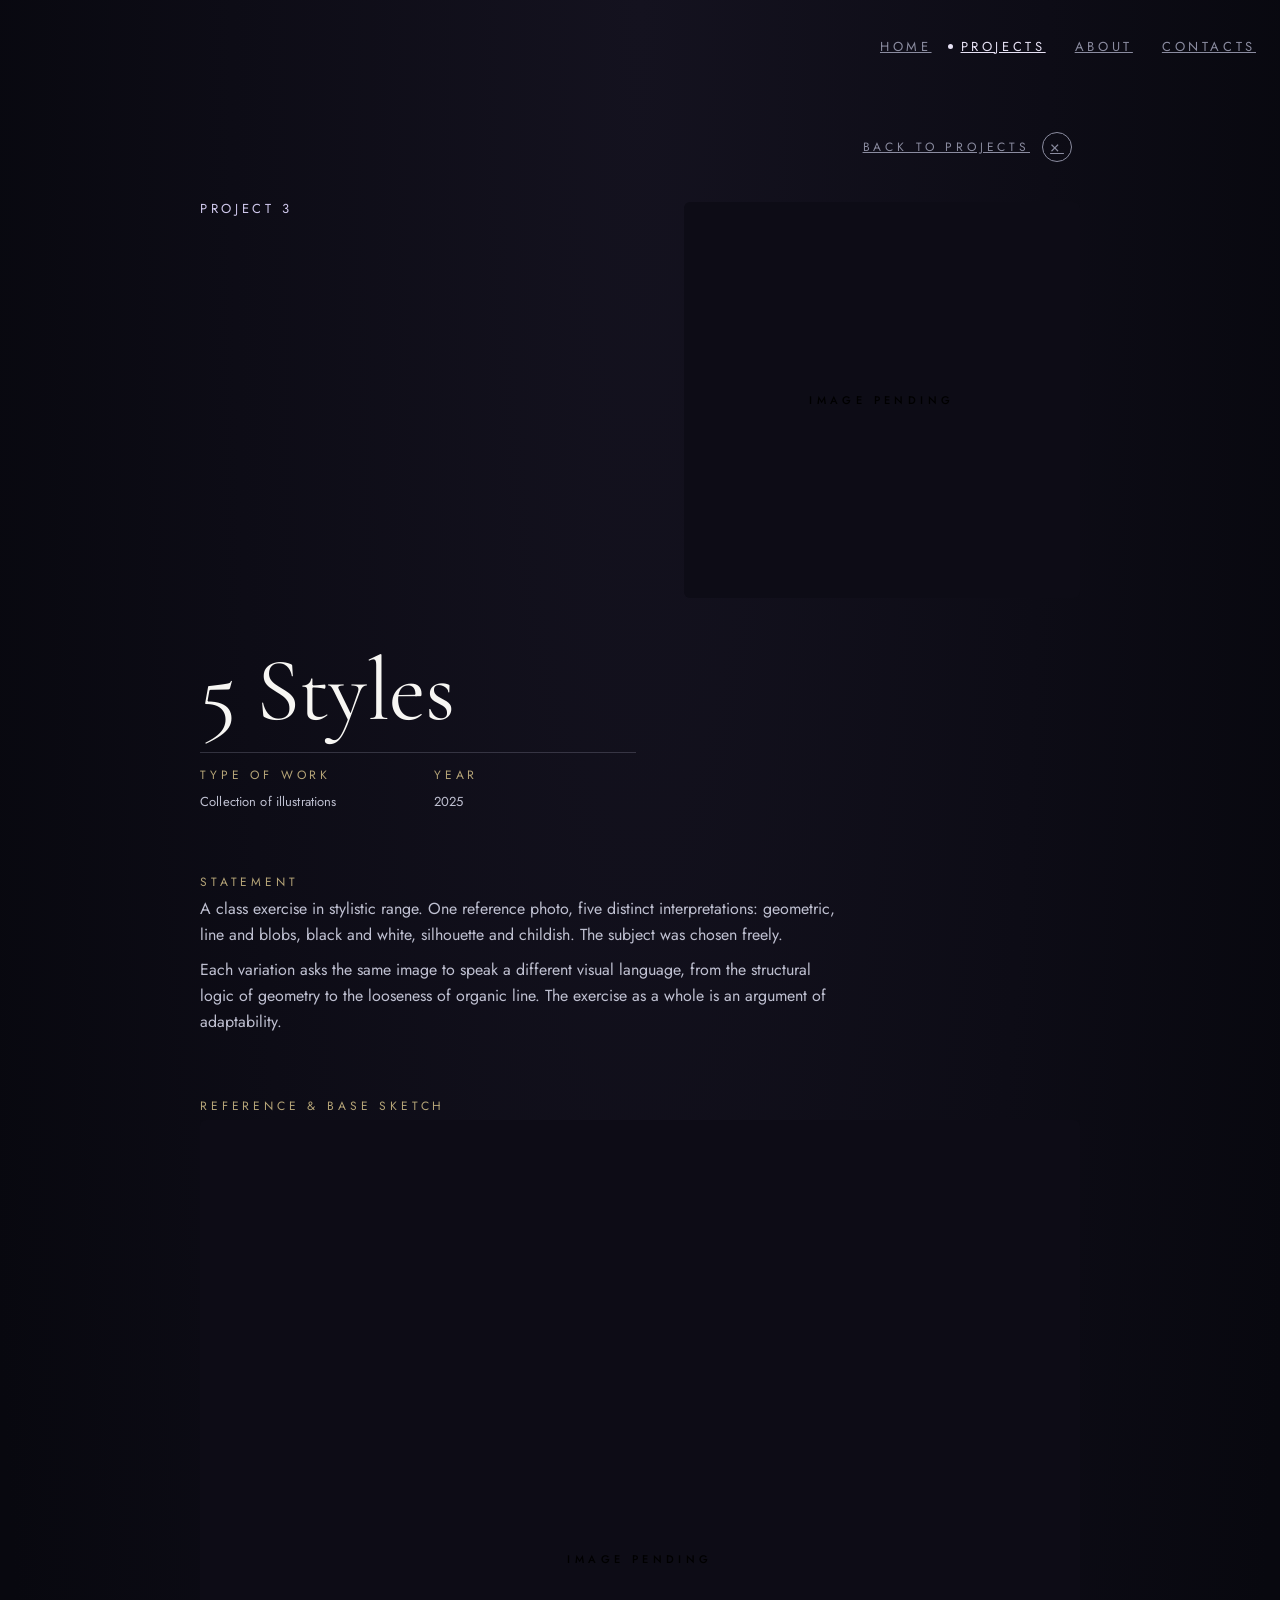
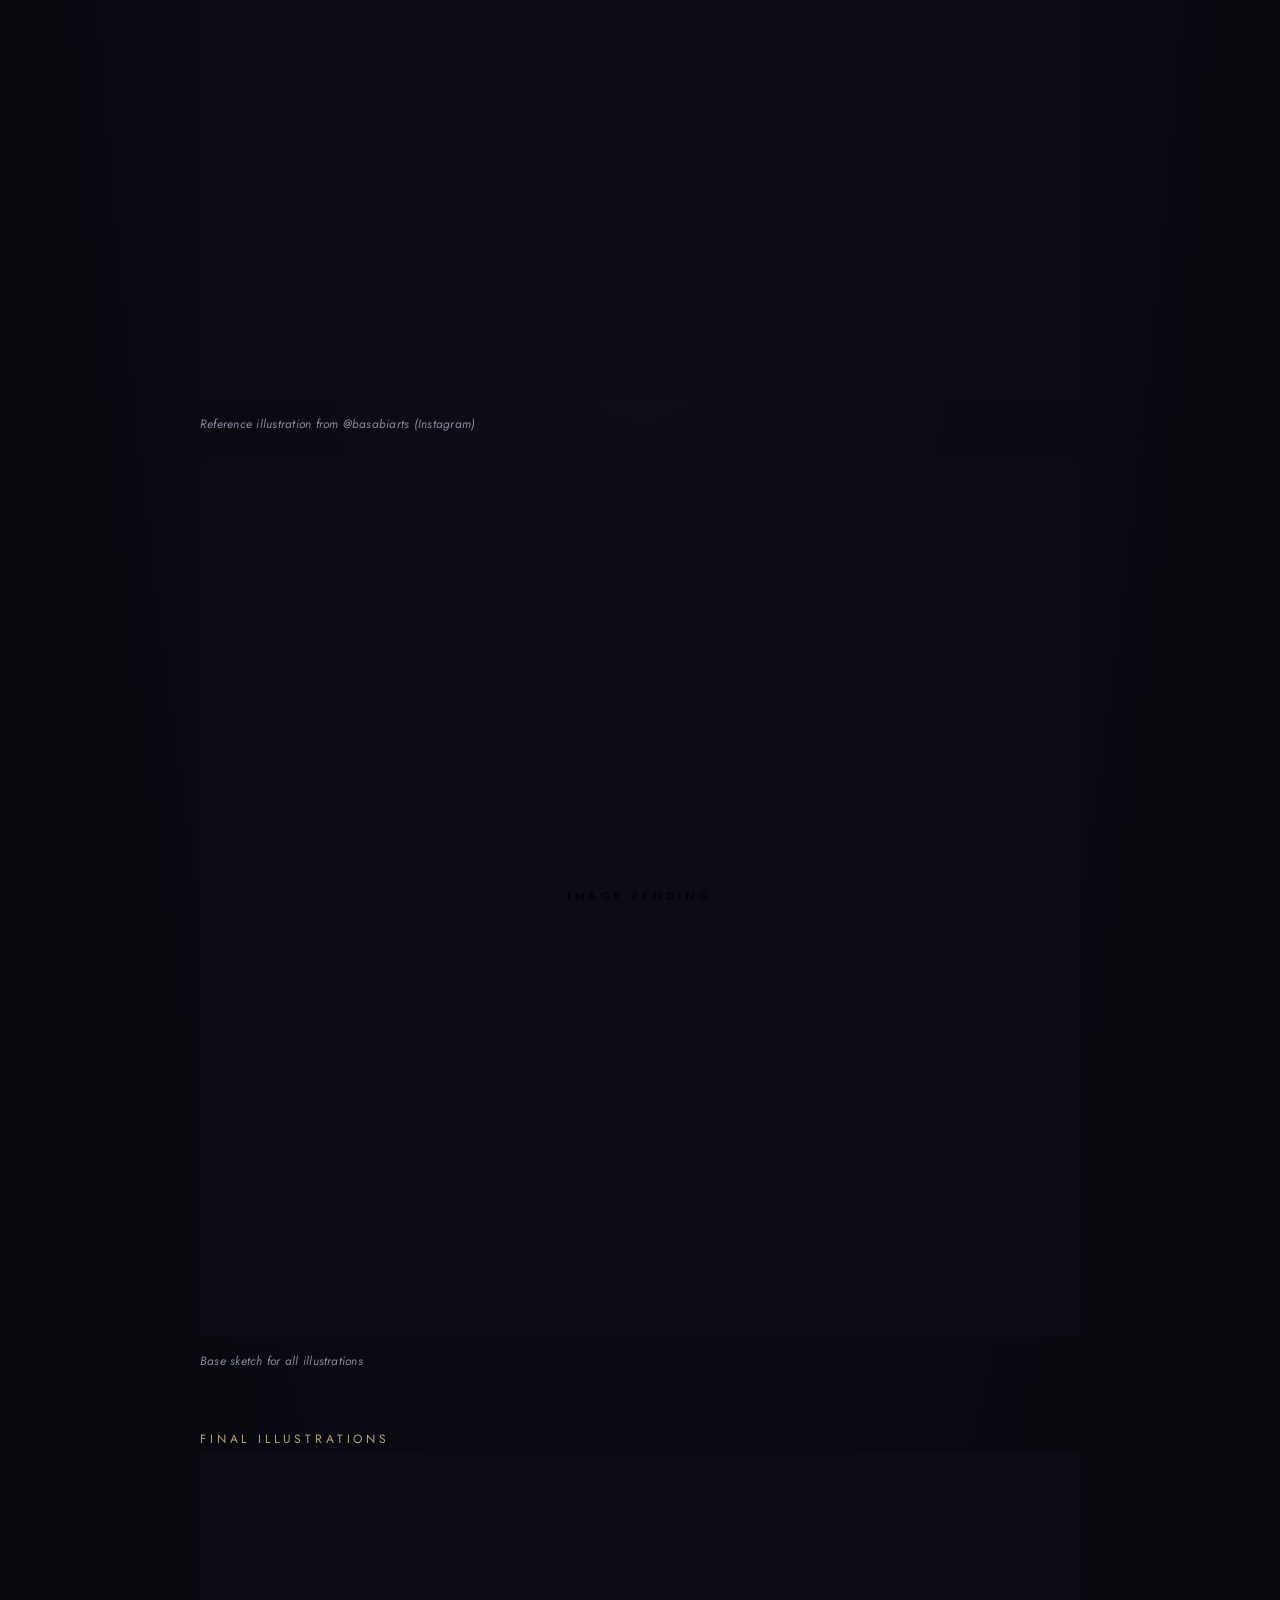
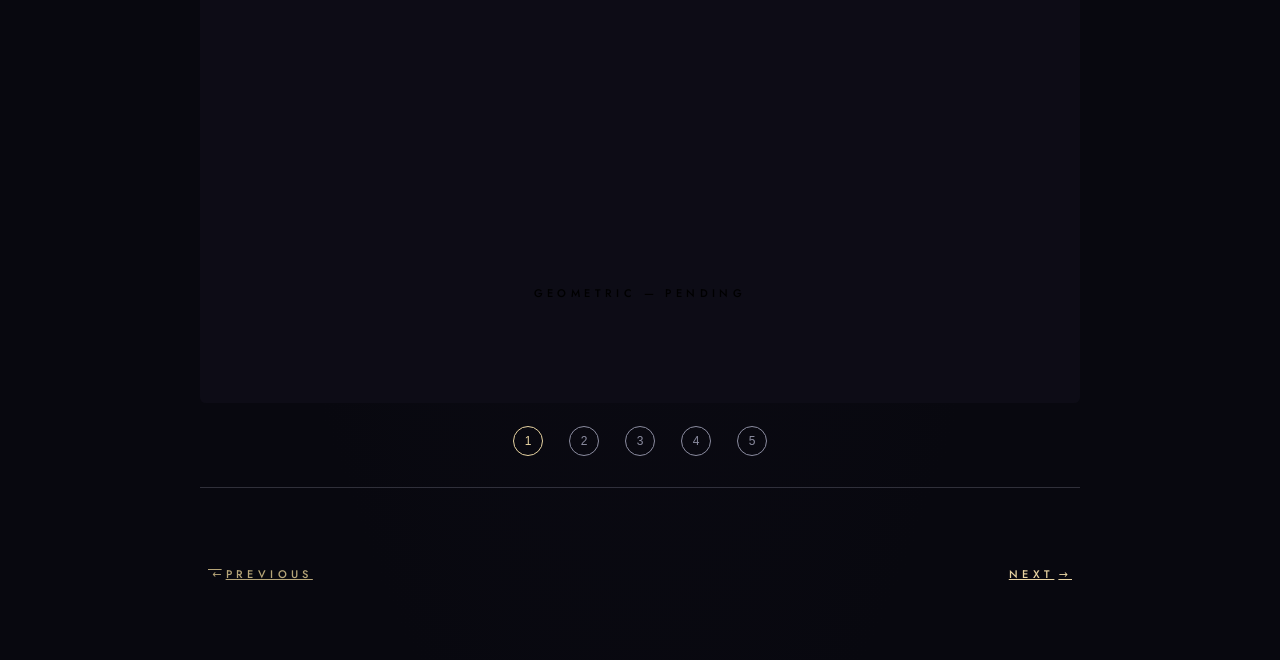
==== commit 9424b8a8: "Fix 8 correctness, a11y, and performance issues found in code review - Add missing project-paginatio" ====
--- a/art-5-styles.html
+++ b/art-5-styles.html
@@ -102,7 +102,7 @@
                                     <div class="project-hero-image" role="img" aria-label="Childish style — pending image"><span class="label-sm">CHILDISH — PENDING</span></div>
                                 </div>
                             </div>
-                            <div class="project-carousel-dots" role="tablist" aria-label="Style variant">
+                            <div class="project-carousel-dots" role="group" aria-label="Style variant">
                                 <button class="project-carousel-dot is-active" type="button" aria-current="true"><span>1</span></button>
                                 <button class="project-carousel-dot" type="button" aria-current="false"><span>2</span></button>
                                 <button class="project-carousel-dot" type="button" aria-current="false"><span>3</span></button>
@@ -114,7 +114,7 @@
                     </div>
 
                     <nav class="project-pagination reveal" aria-label="Project navigation">
-                        <a href="./art-bougainvilleas.html" class="project-pagination-link label-sm">
+                        <a href="./art-bougainvilleas.html" class="project-pagination-link project-pagination-link--prev label-sm">
                             <span class="project-pagination-arrow" aria-hidden="true">&rarr;</span> PREVIOUS
                         </a>
                         <a href="./web-prisma-pt.html" class="project-pagination-link project-pagination-link--next label-sm">
--- a/css/design-tokens.css
+++ b/css/design-tokens.css
@@ -69,6 +69,8 @@
     --color-accent-gold:          var(--color-gold);
     --color-accent-gold-hover:    var(--color-gold-bright);
     --color-accent-gold-dim:      var(--color-gold-dim);
+    --color-gold-bright-a50:      rgba(244, 231, 196, 0.5);   /* outcome card border */
+    --color-gold-a10:             rgba(231, 211, 161, 0.10);  /* outcome card gradient fill */
     --color-accent-purple:        var(--color-purple);
     --color-accent-purple-glow:   var(--color-purple-glow);
 
--- a/css/project-detail.css
+++ b/css/project-detail.css
@@ -351,8 +351,8 @@
     width: 100%;
     padding: var(--space-4);
     border-radius: var(--radius-sm);
-    border: 1px solid rgba(244, 231, 196, 0.5);
-    background: linear-gradient(to bottom, rgba(231, 211, 161, 0.1), rgba(0, 0, 0, 0));
+    border: 1px solid var(--color-gold-bright-a50);
+    background: linear-gradient(to bottom, var(--color-gold-a10), transparent);
     display: flex;
     flex-direction: column;
     gap: var(--space-2);
@@ -446,6 +446,7 @@
 .reveal.is-visible {
     opacity: 1;
     transform: translateY(0);
+    will-change: auto;
 }
 
 @media (prefers-reduced-motion: reduce) {
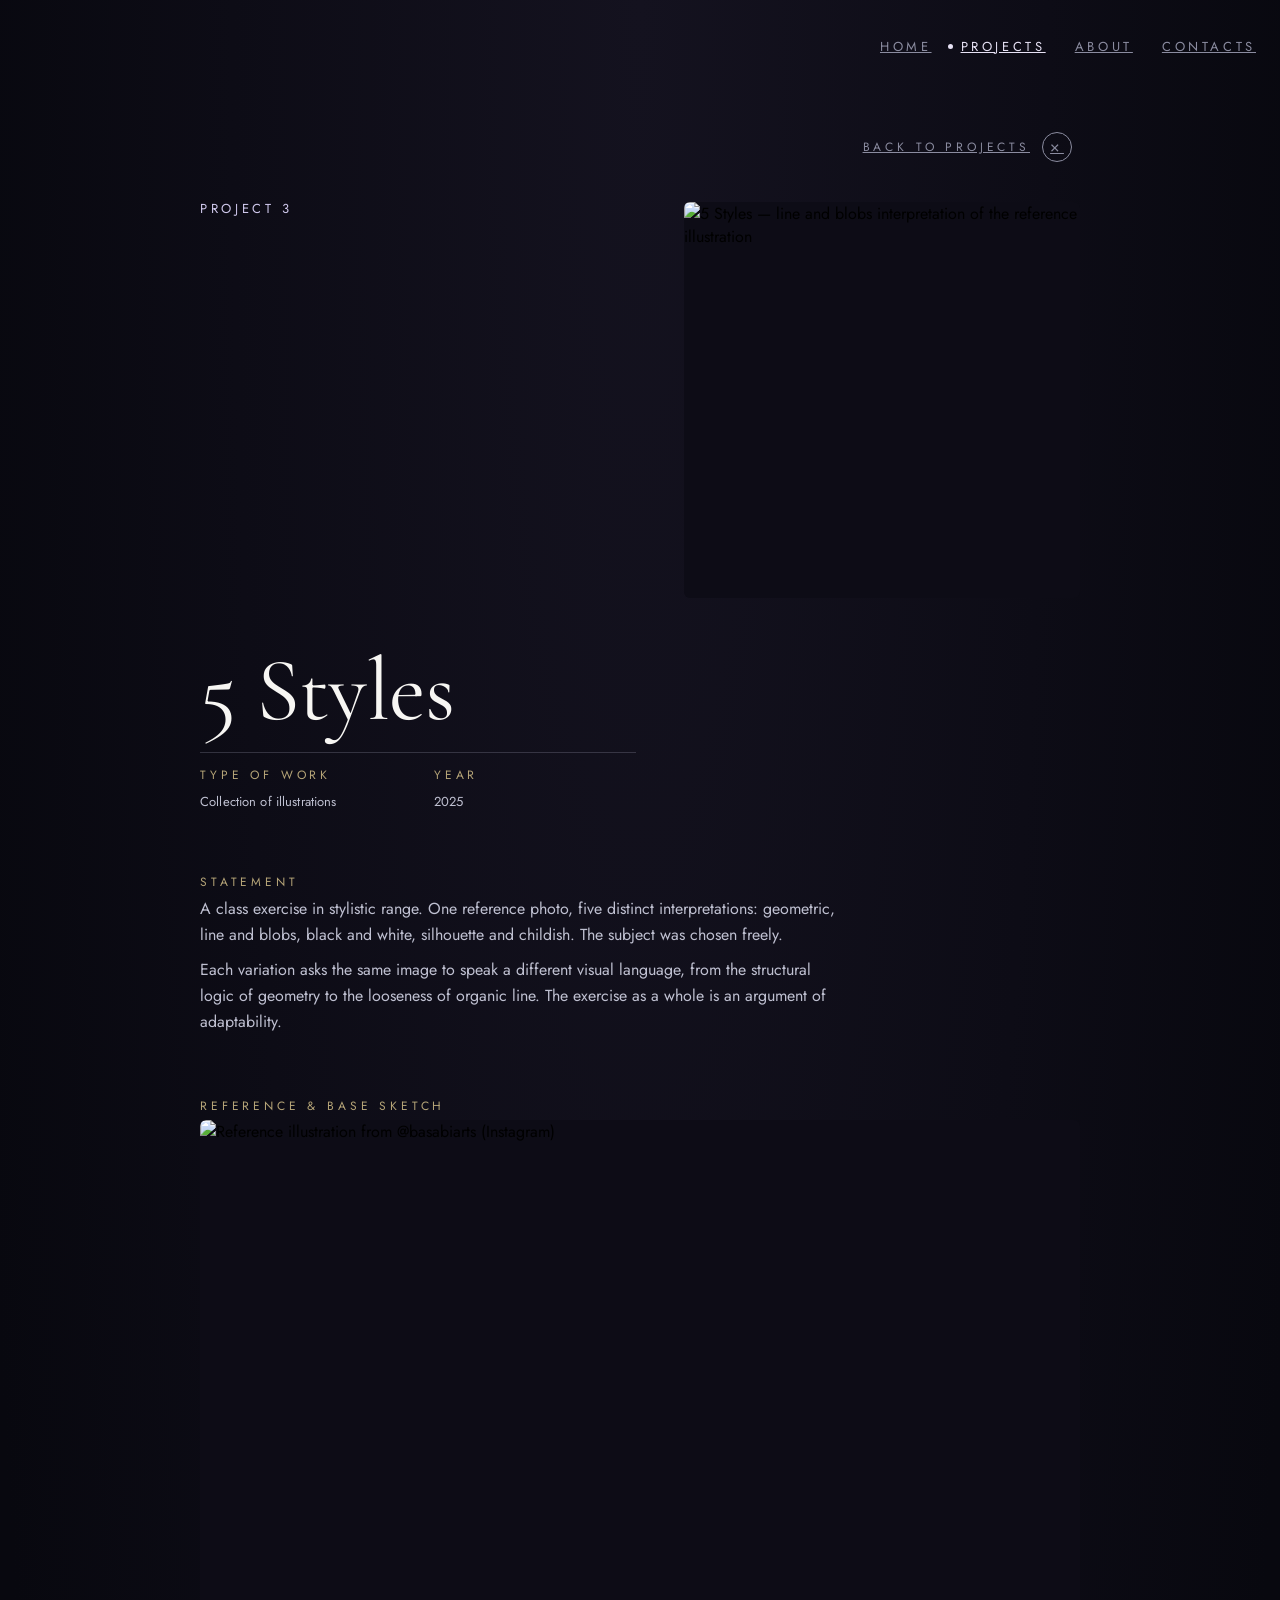
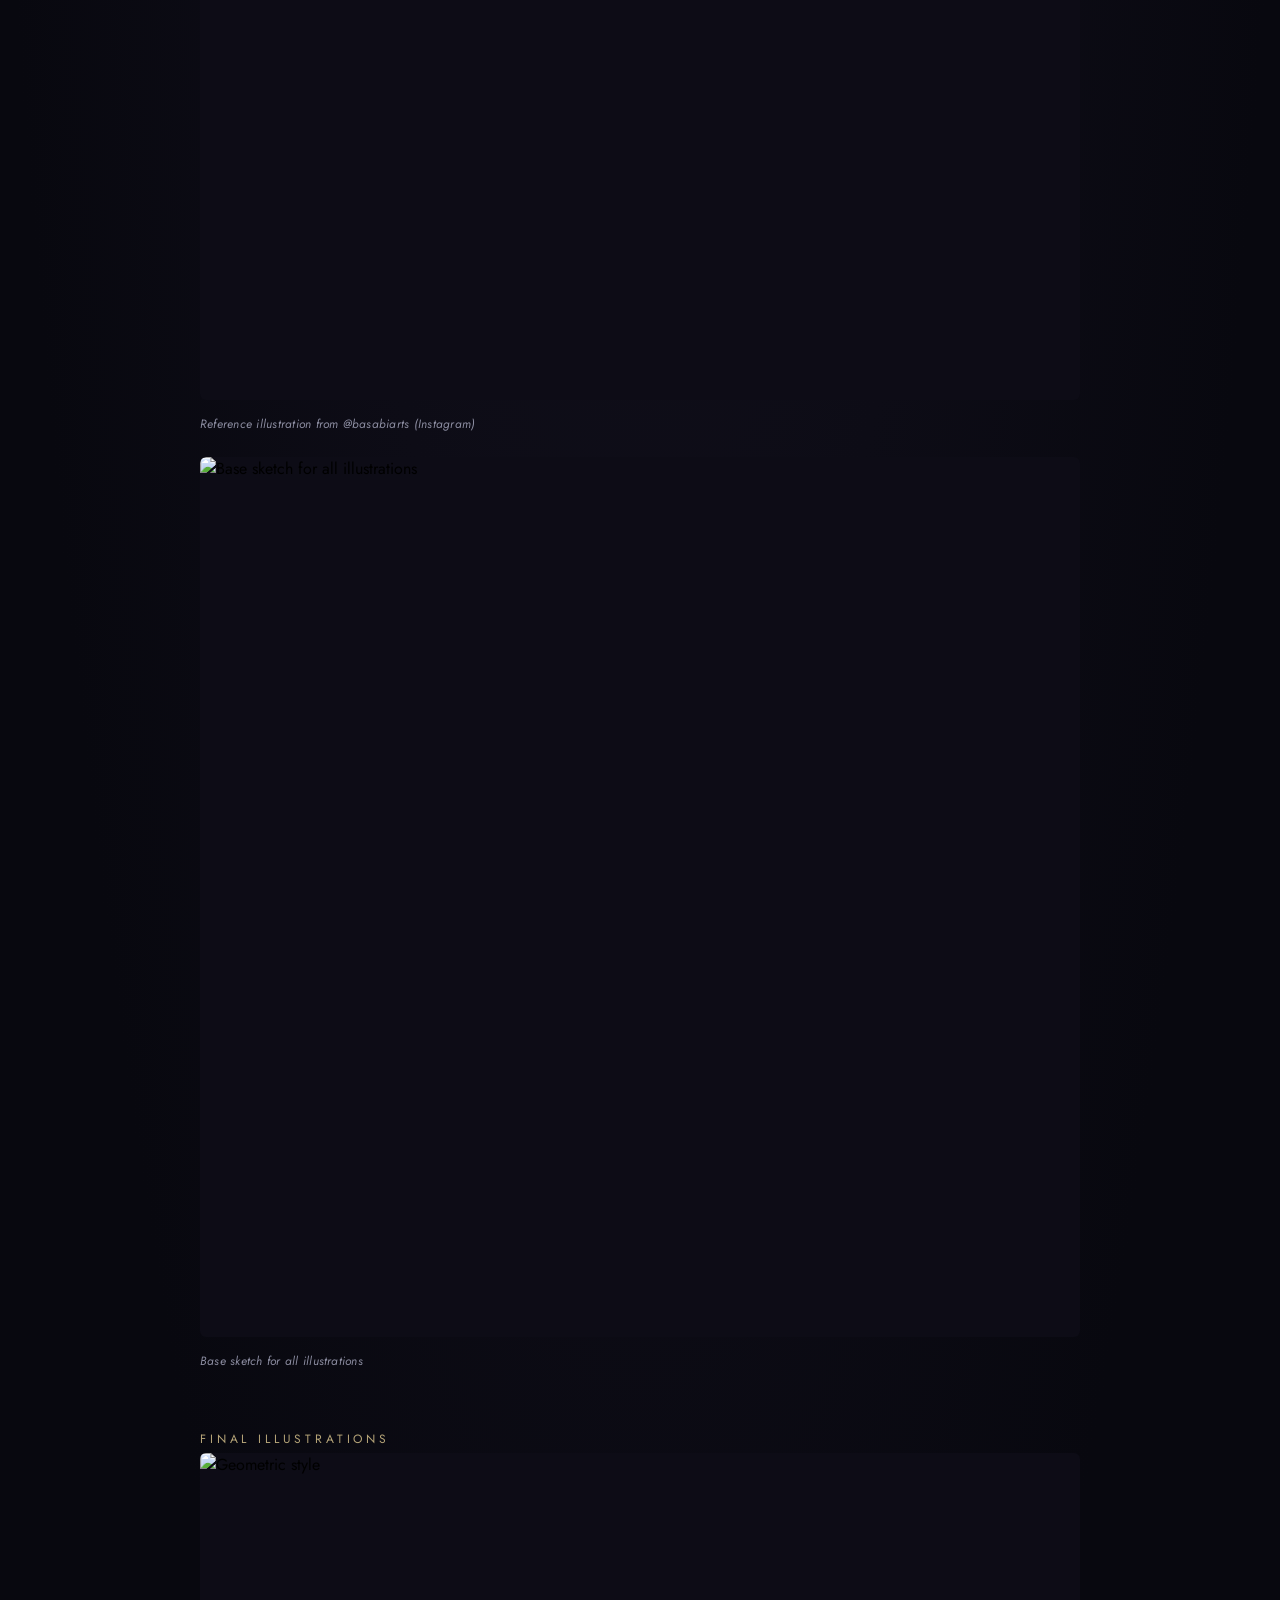
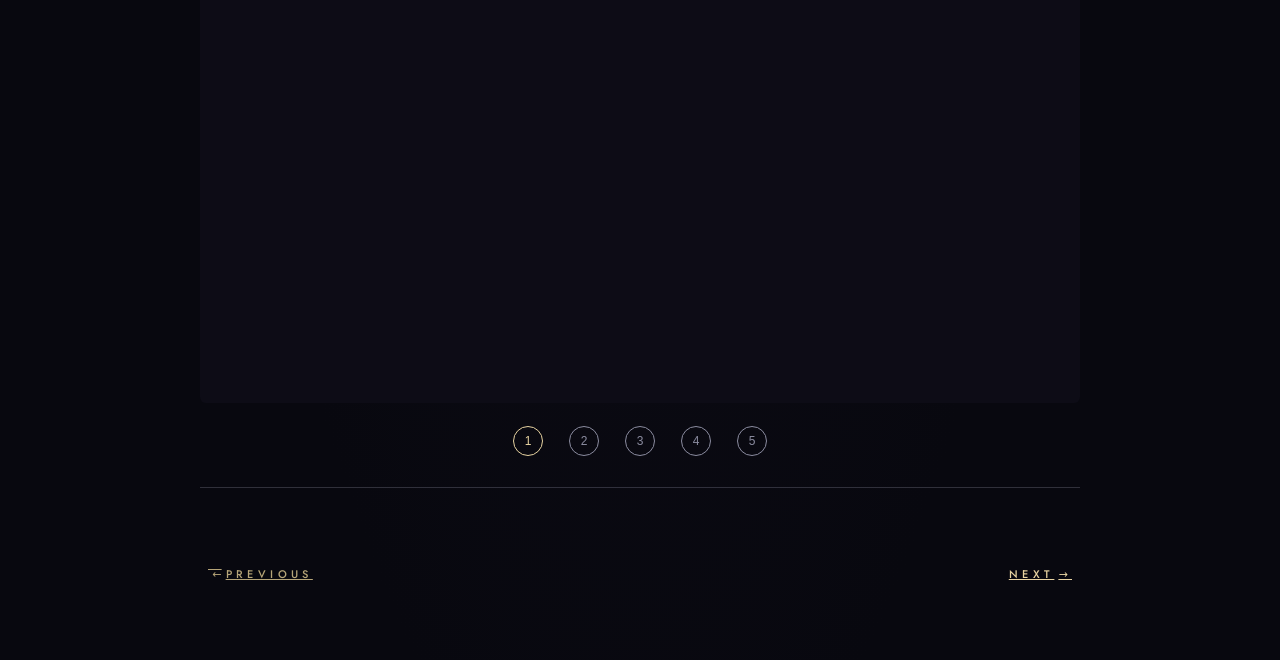
==== commit 375ac60f: "Add Figma images to all 6 project detail pages Replace IMAGE PENDING placeholders with actual artwor" ====
--- a/art-5-styles.html
+++ b/art-5-styles.html
@@ -19,7 +19,7 @@
                 </button>
                 <ul class="nav-list" id="navList">
                     <li><a class="nav-link label-lg" data-section="home" href="./index.html#home"><span class="nav-bullet" aria-hidden="true"></span>HOME</a></li>
-                    <li><a class="nav-link label-lg active" data-section="projects" href="./index.html#cosmos" aria-current="page"><span class="nav-bullet" aria-hidden="true"></span>PROJECTS</a></li>
+                    <li><a class="nav-link label-lg active" data-section="projects" href="./index.html#cosmos"><span class="nav-bullet" aria-hidden="true"></span>PROJECTS</a></li>
                     <li><a class="nav-link label-lg" data-section="about" href="./index.html#about"><span class="nav-bullet" aria-hidden="true"></span>ABOUT</a></li>
                     <li><a class="nav-link label-lg" data-section="contacts" href="./index.html#contacts"><span class="nav-bullet" aria-hidden="true"></span>CONTACTS</a></li>
                 </ul>
@@ -40,8 +40,8 @@
                     <div class="project-hero reveal">
                         <p class="label-lg project-number">PROJECT 3</p>
 
-                        <div class="project-hero-image" role="img" aria-label="5 Styles illustration — image pending export from Figma">
-                            <span class="label-sm">IMAGE PENDING</span>
+                        <div class="project-hero-image">
+                            <img src="https://www.figma.com/api/mcp/asset/8563b16a-6daf-406d-8227-419df47a772a" alt="5 Styles — line and blobs interpretation of the reference illustration" loading="lazy">
                         </div>
 
                         <div class="project-title-block">
@@ -69,14 +69,14 @@
                     <div class="project-section reveal">
                         <p class="label-md project-section-label">REFERENCE &amp; BASE SKETCH</p>
                         <div class="project-figure">
-                            <div class="project-hero-image" role="img" aria-label="Reference illustration from @basabiarts on Instagram — image pending">
-                                <span class="label-sm">IMAGE PENDING</span>
+                            <div class="project-hero-image">
+                                <img src="https://www.figma.com/api/mcp/asset/a5e31126-bce1-445e-a2d6-be522b58bfd8" alt="Reference illustration from @basabiarts (Instagram)" loading="lazy">
                             </div>
                             <p class="caption project-figure-cap">Reference illustration from @basabiarts (Instagram)</p>
                         </div>
                         <div class="project-figure project-figure--spaced">
-                            <div class="project-hero-image" role="img" aria-label="Base sketch for all illustrations — image pending">
-                                <span class="label-sm">IMAGE PENDING</span>
+                            <div class="project-hero-image">
+                                <img src="https://www.figma.com/api/mcp/asset/cc6bcfff-d318-43c5-93f7-48c61bc29ed8" alt="Base sketch for all illustrations" loading="lazy">
                             </div>
                             <p class="caption project-figure-cap">Base sketch for all illustrations</p>
                         </div>
@@ -87,19 +87,19 @@
                         <div class="project-carousel" data-carousel>
                             <div class="project-carousel-track">
                                 <div class="project-carousel-slide is-active">
-                                    <div class="project-hero-image" role="img" aria-label="Geometric style — pending image"><span class="label-sm">GEOMETRIC — PENDING</span></div>
+                                    <img src="https://www.figma.com/api/mcp/asset/40cc39a4-8862-4a74-bb5d-7314e33d2ef3" alt="Geometric style" loading="lazy">
                                 </div>
                                 <div class="project-carousel-slide">
-                                    <div class="project-hero-image" role="img" aria-label="Line and blobs style — pending image"><span class="label-sm">LINE &amp; BLOBS — PENDING</span></div>
+                                    <img src="https://www.figma.com/api/mcp/asset/8563b16a-6daf-406d-8227-419df47a772a" alt="Line and blobs style" loading="lazy">
                                 </div>
                                 <div class="project-carousel-slide">
-                                    <div class="project-hero-image" role="img" aria-label="Black and white style — pending image"><span class="label-sm">BLACK &amp; WHITE — PENDING</span></div>
+                                    <img src="https://www.figma.com/api/mcp/asset/973da6e8-61ab-4ebe-ada6-8c89101d8276" alt="Black and white style" loading="lazy">
                                 </div>
                                 <div class="project-carousel-slide">
-                                    <div class="project-hero-image" role="img" aria-label="Silhouette style — pending image"><span class="label-sm">SILHOUETTE — PENDING</span></div>
+                                    <img src="https://www.figma.com/api/mcp/asset/ceca67e1-c2f8-4df5-bf52-310f9d540ecc" alt="Silhouette style" loading="lazy">
                                 </div>
                                 <div class="project-carousel-slide">
-                                    <div class="project-hero-image" role="img" aria-label="Childish style — pending image"><span class="label-sm">CHILDISH — PENDING</span></div>
+                                    <img src="https://www.figma.com/api/mcp/asset/2277de52-d4f3-46d0-af07-16801d136e8c" alt="Childish style" loading="lazy">
                                 </div>
                             </div>
                             <div class="project-carousel-dots" role="group" aria-label="Style variant">
--- a/css/style.css
+++ b/css/style.css
@@ -425,6 +425,26 @@
     bottom: calc(30vw + var(--space-7));
     color: var(--color-text-on-light);
     z-index: var(--z-content);
+    /* Reset native <button> chrome — visually this is still just the
+       label + line from the design, now wrapped in a real button so it's
+       actually clickable/keyboard-operable instead of a decorative div. */
+    background: none;
+    border: none;
+    padding: var(--space-2);
+    min-height: 44px;
+    cursor: pointer;
+    font: inherit;
+    transition: opacity var(--duration-fast) ease;
+}
+
+.scroll-indicator:hover,
+.scroll-indicator:focus-visible {
+    opacity: 0.7;
+}
+
+.scroll-indicator:focus-visible {
+    outline: var(--border-focus);
+    outline-offset: 4px;
 }
 
 .scroll-line {
@@ -451,8 +471,7 @@
 ============================================================================= */
 .cosmos-section {
     width: 100%;
-    height: 100vh;
-    overflow: hidden;
+    min-height: 100vh;
 }
 
 .stars-layer {
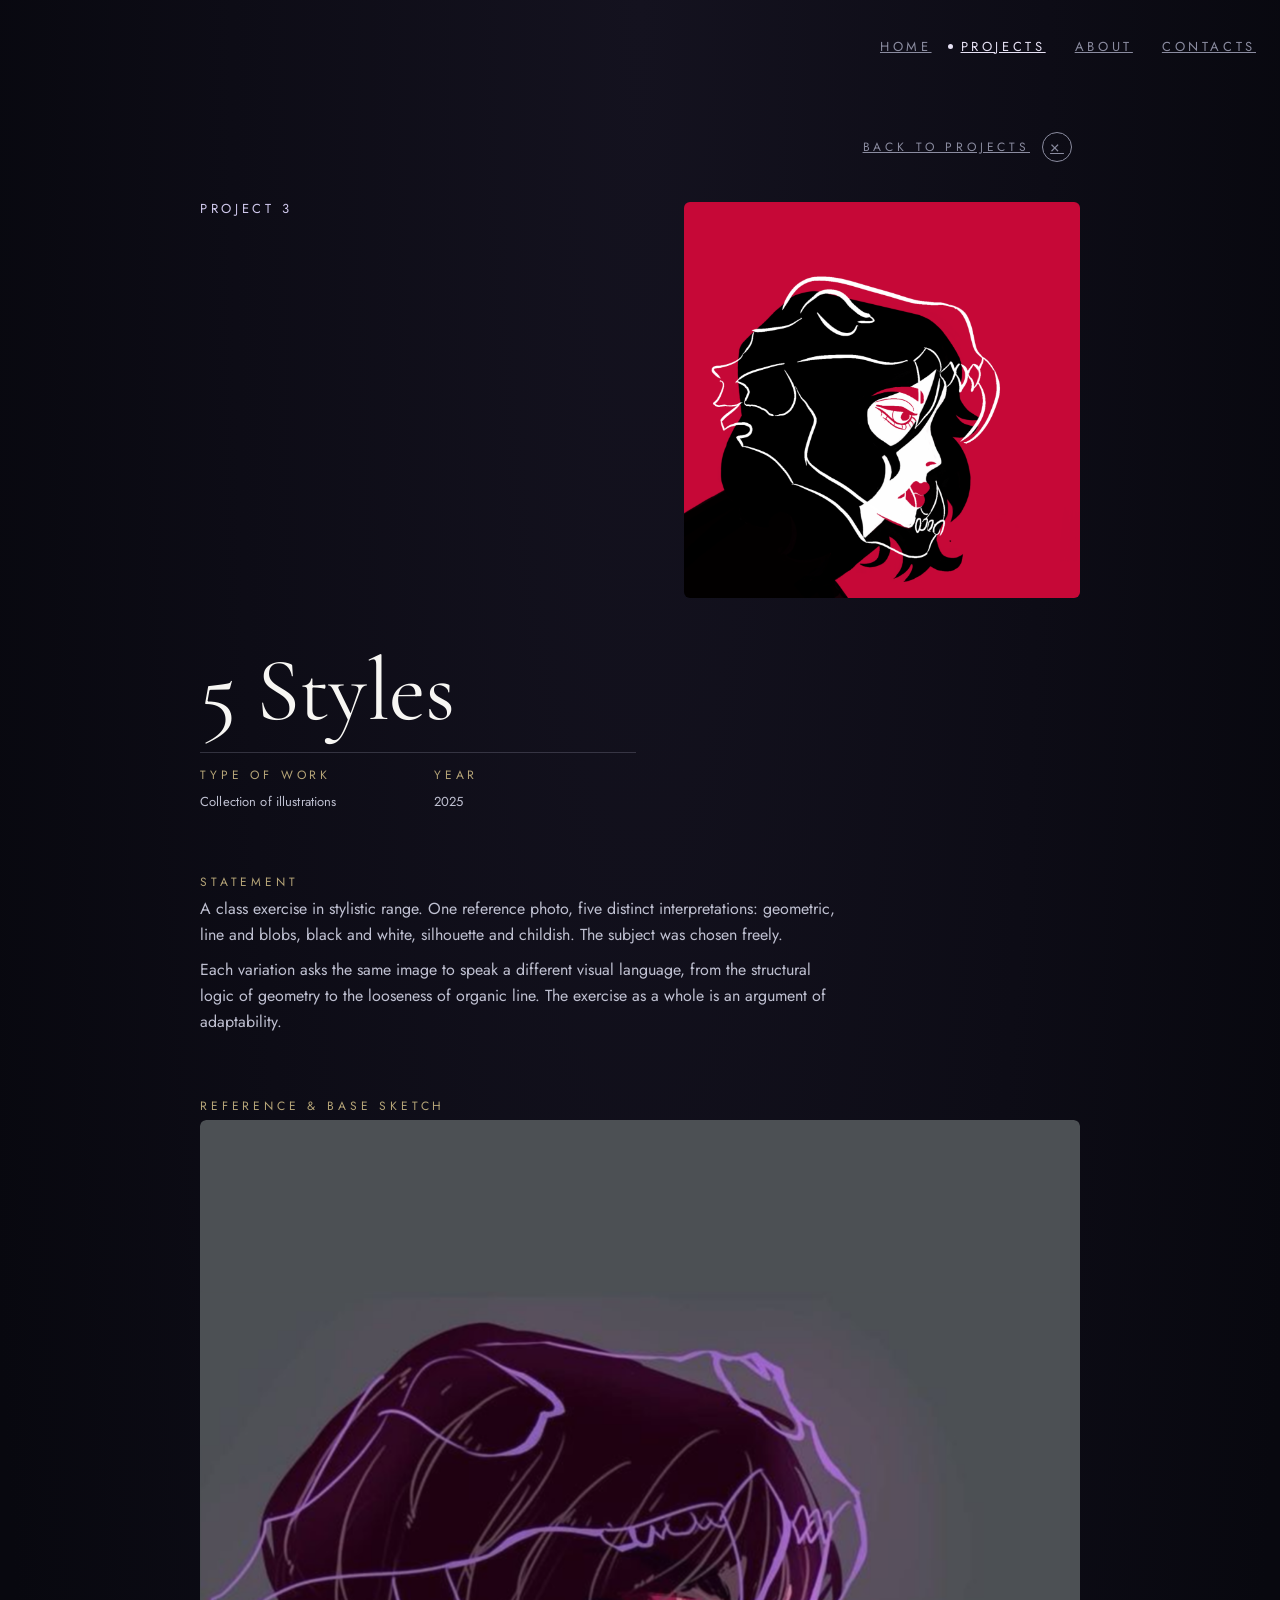
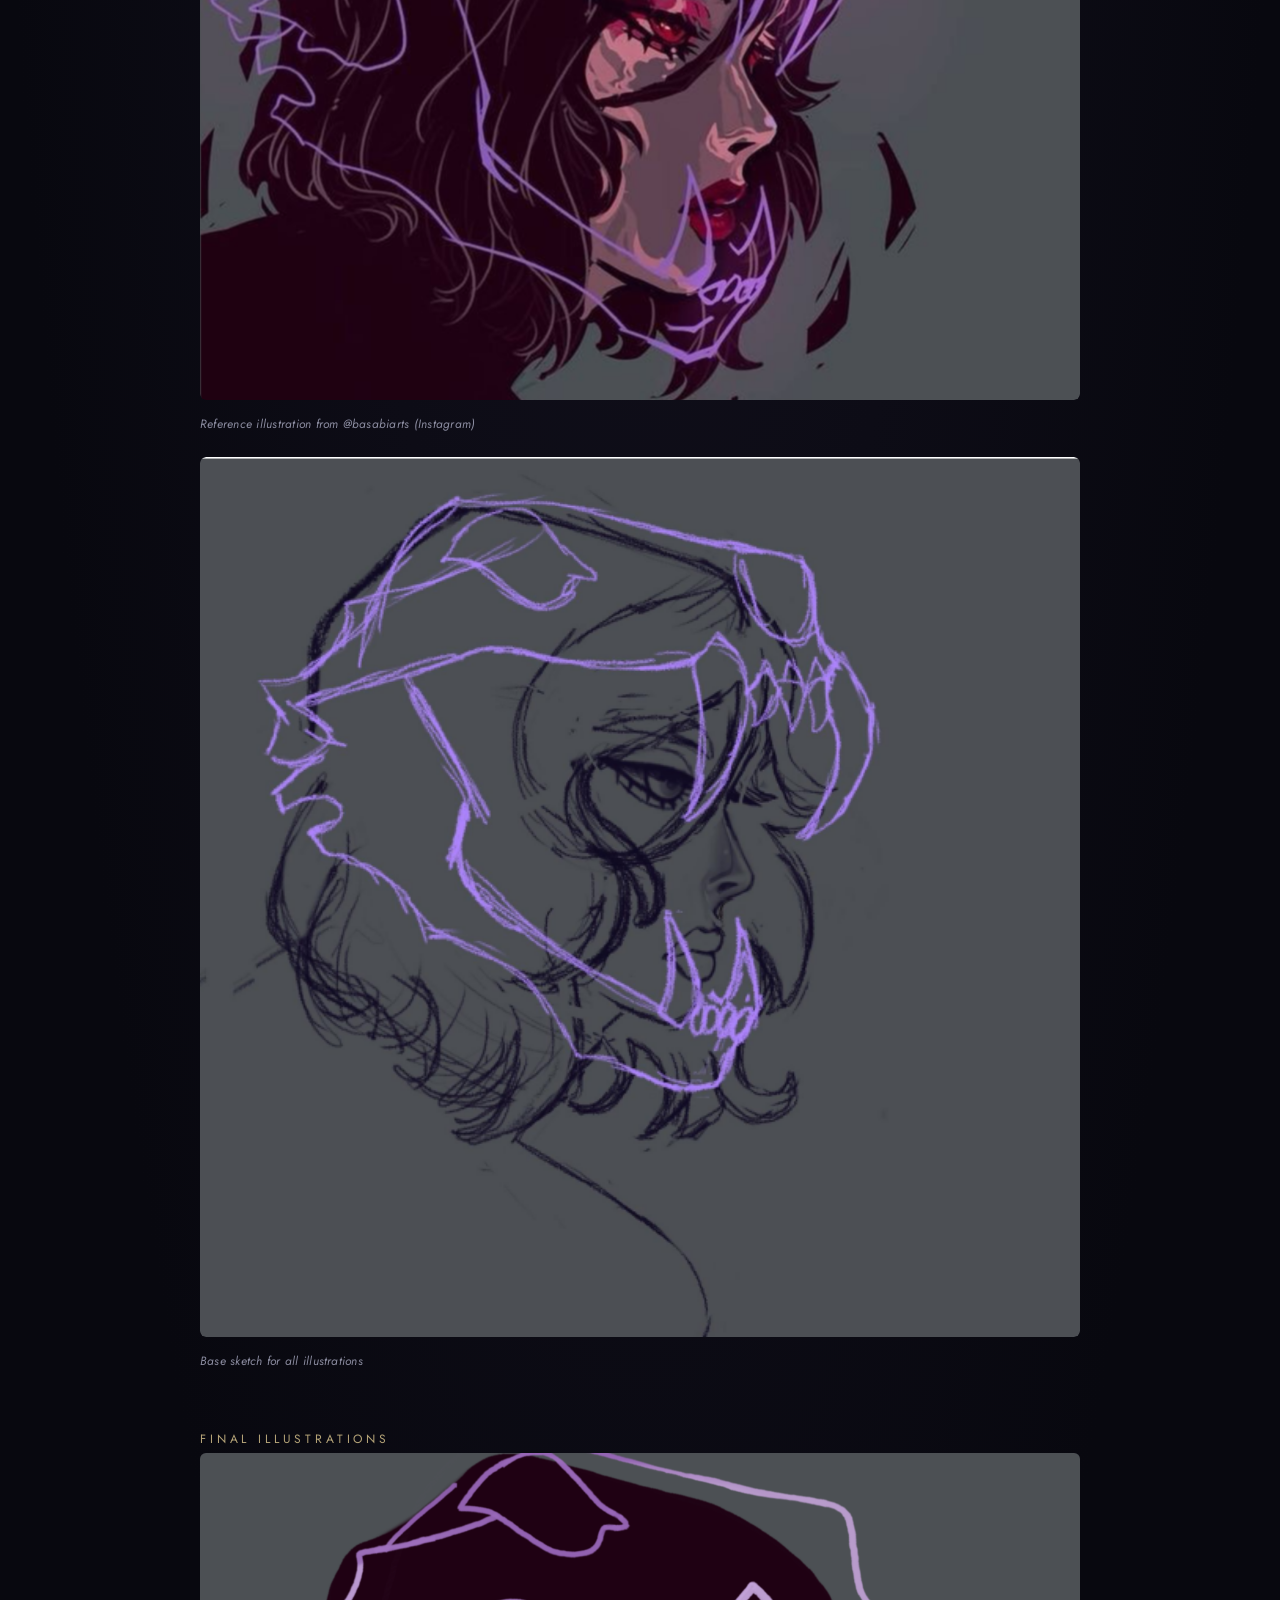
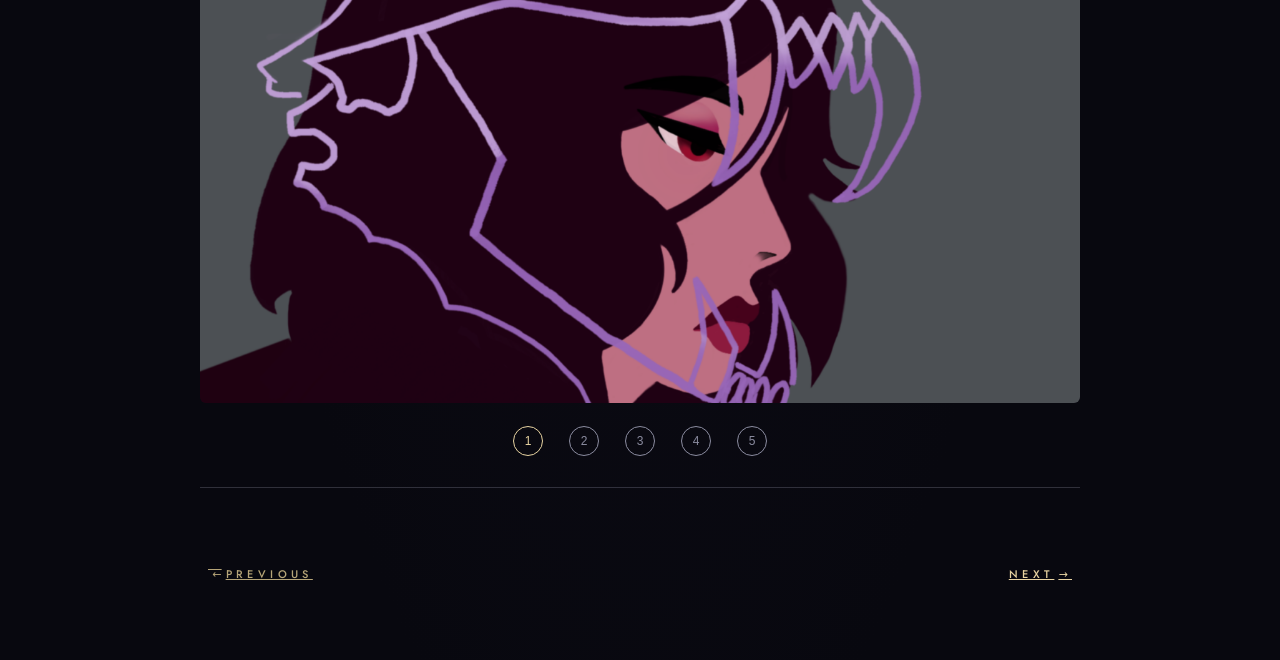
==== commit bab83c4d: "Store project images locally, remove Figma URL dependency Download all 30 project images to images/p" ====
--- a/art-5-styles.html
+++ b/art-5-styles.html
@@ -41,7 +41,7 @@
                         <p class="label-lg project-number">PROJECT 3</p>
 
                         <div class="project-hero-image">
-                            <img src="https://www.figma.com/api/mcp/asset/8563b16a-6daf-406d-8227-419df47a772a" alt="5 Styles — line and blobs interpretation of the reference illustration" loading="lazy">
+                            <img src="./images/projects/5styles-hero.png" alt="5 Styles — line and blobs interpretation of the reference illustration" loading="lazy">
                         </div>
 
                         <div class="project-title-block">
@@ -70,13 +70,13 @@
                         <p class="label-md project-section-label">REFERENCE &amp; BASE SKETCH</p>
                         <div class="project-figure">
                             <div class="project-hero-image">
-                                <img src="https://www.figma.com/api/mcp/asset/a5e31126-bce1-445e-a2d6-be522b58bfd8" alt="Reference illustration from @basabiarts (Instagram)" loading="lazy">
+                                <img src="./images/projects/5styles-reference.png" alt="Reference illustration from @basabiarts (Instagram)" loading="lazy">
                             </div>
                             <p class="caption project-figure-cap">Reference illustration from @basabiarts (Instagram)</p>
                         </div>
                         <div class="project-figure project-figure--spaced">
                             <div class="project-hero-image">
-                                <img src="https://www.figma.com/api/mcp/asset/cc6bcfff-d318-43c5-93f7-48c61bc29ed8" alt="Base sketch for all illustrations" loading="lazy">
+                                <img src="./images/projects/5styles-sketch.png" alt="Base sketch for all illustrations" loading="lazy">
                             </div>
                             <p class="caption project-figure-cap">Base sketch for all illustrations</p>
                         </div>
@@ -87,19 +87,19 @@
                         <div class="project-carousel" data-carousel>
                             <div class="project-carousel-track">
                                 <div class="project-carousel-slide is-active">
-                                    <img src="https://www.figma.com/api/mcp/asset/40cc39a4-8862-4a74-bb5d-7314e33d2ef3" alt="Geometric style" loading="lazy">
+                                    <img src="./images/projects/5styles-geo.png" alt="Geometric style" loading="lazy">
                                 </div>
                                 <div class="project-carousel-slide">
-                                    <img src="https://www.figma.com/api/mcp/asset/8563b16a-6daf-406d-8227-419df47a772a" alt="Line and blobs style" loading="lazy">
+                                    <img src="./images/projects/5styles-hero.png" alt="Line and blobs style" loading="lazy">
                                 </div>
                                 <div class="project-carousel-slide">
-                                    <img src="https://www.figma.com/api/mcp/asset/973da6e8-61ab-4ebe-ada6-8c89101d8276" alt="Black and white style" loading="lazy">
+                                    <img src="./images/projects/5styles-bw.png" alt="Black and white style" loading="lazy">
                                 </div>
                                 <div class="project-carousel-slide">
-                                    <img src="https://www.figma.com/api/mcp/asset/ceca67e1-c2f8-4df5-bf52-310f9d540ecc" alt="Silhouette style" loading="lazy">
+                                    <img src="./images/projects/5styles-silhouette.png" alt="Silhouette style" loading="lazy">
                                 </div>
                                 <div class="project-carousel-slide">
-                                    <img src="https://www.figma.com/api/mcp/asset/2277de52-d4f3-46d0-af07-16801d136e8c" alt="Childish style" loading="lazy">
+                                    <img src="./images/projects/5styles-childish.png" alt="Childish style" loading="lazy">
                                 </div>
                             </div>
                             <div class="project-carousel-dots" role="group" aria-label="Style variant">
